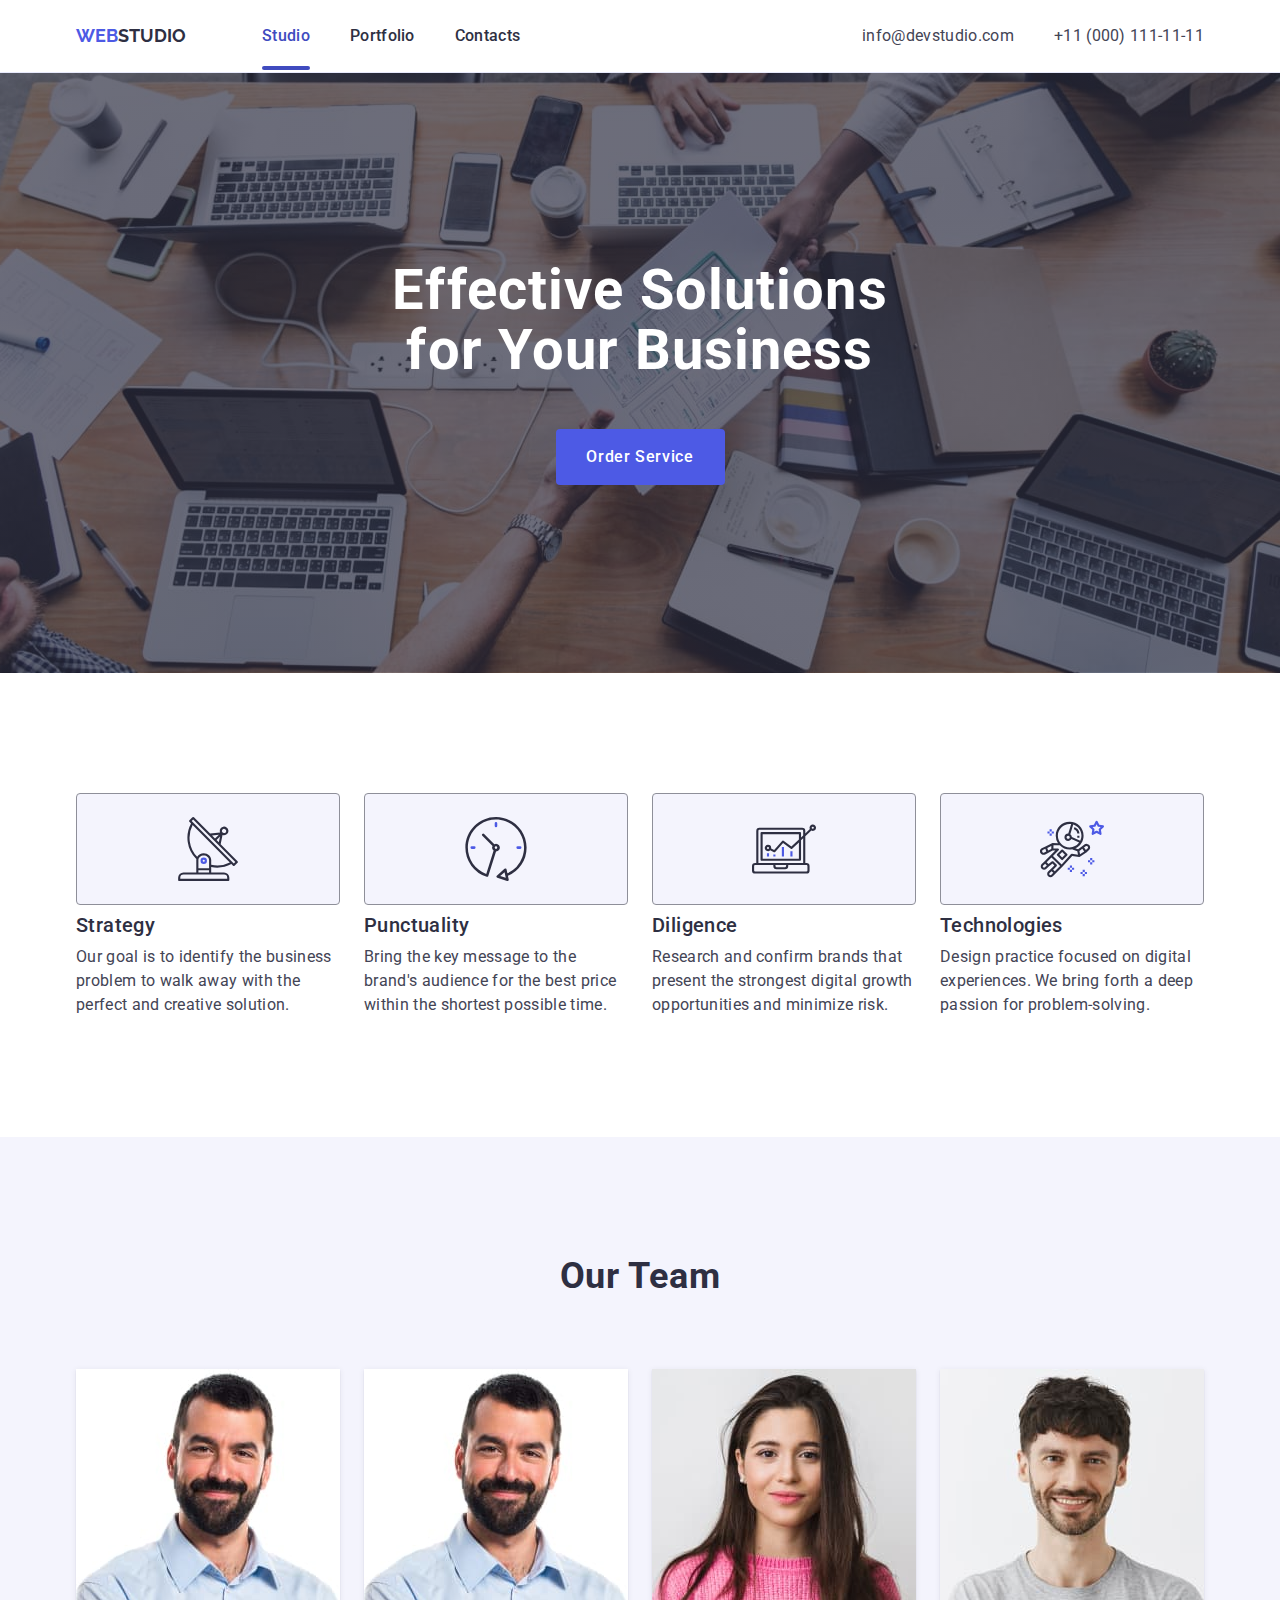
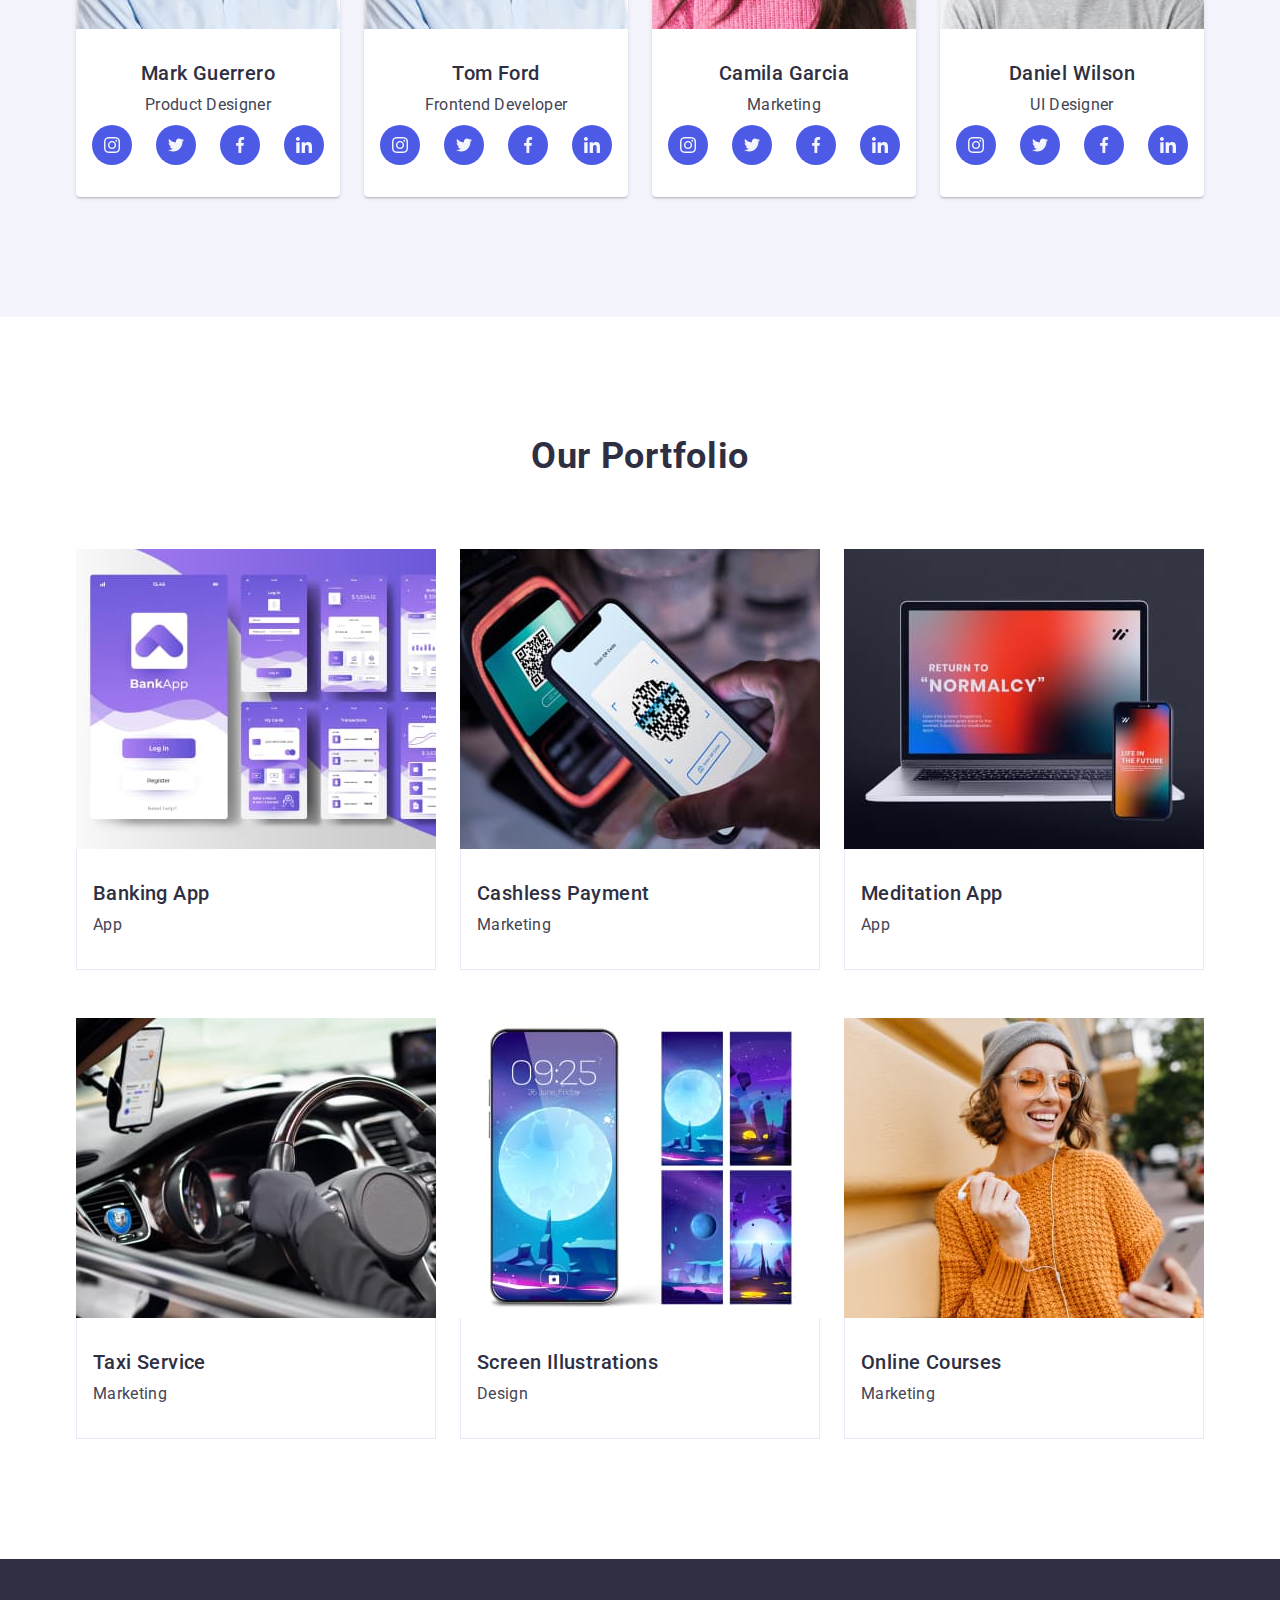
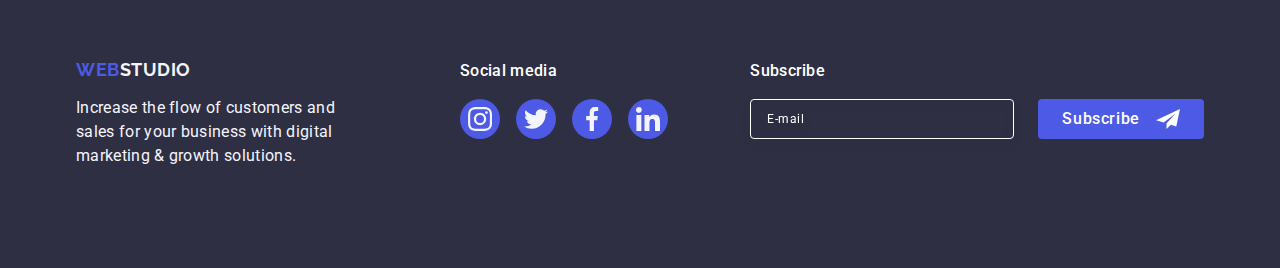
==== index.html @ cbcc2b8d "1" ====
<!DOCTYPE html>
<html lang="en">
  <head>
    <meta charset="UTF-8" />
    <meta name="viewport" content="width=device-width, initial-scale=1.0" />
    <title>WebStudio</title>
    <link rel="preconnect" href="https://fonts.googleapis.com" />
    <link rel="preconnect" href="https://fonts.gstatic.com" crossorigin />
    <link
      href="https://fonts.googleapis.com/css2?family=Raleway:wght@700&family=Roboto:wght@400;500;700&display=swap"
      rel="stylesheet"
    />
    <link
      rel="stylesheet"
      href="https://cdnjs.cloudflare.com/ajax/libs/modern-normalize/2.0.0/modern-normalize.min.css"
    />
    <link rel="stylesheet" href="./css/styles.css" />
  </head>
  <body>
    <header class="header">
      <div class="container header-container">
        <nav class="header-nav">
          <!-- navigation -->
          <!-- logo_company -->
          <a class="logo" href="./index.html"
            >Web<span class="logo-studio">Studio</span></a
          >
          <ul class="navigation-list">
            <li>
              <a href="./index.html" class="navigation-item item-underline"
                >Studio</a
              >
            </li>
            <li>
              <a href="" class="navigation-item">Portfolio</a>
            </li>
            <li>
              <a href="" class="navigation-item">Contacts</a>
            </li>
          </ul>
        </nav>

        <!-- contacts -->
        <address class="address-container">
          <ul class="address-list">
            <li>
              <a class="address-list-tel" href="mailto:info@devstudio.com"
                >info@devstudio.com</a
              >
            </li>
            <li>
              <a class="address-list-tel" href="tel:+110001111111"
                >+11 (000) 111-11-11</a
              >
            </li>
          </ul>
        </address>
      </div>
    </header>
    <main>
      <!-- hero-image -->
      <section class="hero-image">
        <div class="container hero-image-container">
          <h1 class="hero-image-title">
            Effective Solutions for Your Business
          </h1>
          <button class="hero-image-button" type="button">Order Service</button>
        </div>
      </section>

      <!-- section_2 Benefits -->

      <section class="benefits">
        <div class="container">
          <h2 class="visually-hidden">Company Benefits</h2>
          <ul class="benefits-list">
            <li class="benefits-list-item">
              <div class="benefits-icon-container">
                <svg class="benefits-icon-antenna" width="64" height="64">
                  <use href="./images/icons.svg#icon-antenna"></use>
                </svg>
              </div>
              <h3 class="benefits-title">Strategy</h3>
              <p class="benefits-text">
                Our goal is to identify the business problem to walk away with
                the perfect and creative solution.
              </p>
            </li>
            <li class="benefits-list-item">
              <div class="benefits-icon-container">
                <svg class="benefits-icon-clock" width="64" height="64">
                  <use href="./images/icons.svg#icon-clock"></use>
                </svg>
              </div>
              <h3 class="benefits-title">Punctuality</h3>
              <p class="benefits-text">
                Bring the key message to the brand's audience for the best price
                within the shortest possible time.
              </p>
            </li>
            <li class="benefits-list-item">
              <div class="benefits-icon-container">
                <svg class="benefits-icon-antenna" width="64" height="64">
                  <use href="./images/icons.svg#icon-diagram"></use>
                </svg>
              </div>
              <h3 class="benefits-title">Diligence</h3>
              <p class="benefits-text">
                Research and confirm brands that present the strongest digital
                growth opportunities and minimize risk.
              </p>
            </li>
            <li class="benefits-list-item">
              <div class="benefits-icon-container">
                <svg class="benefits-icon-antenna" width="64" height="64">
                  <use href="./images/icons.svg#icon-astronaut"></use>
                </svg>
              </div>
              <h3 class="benefits-title">Technologies</h3>
              <p class="benefits-text">
                Design practice focused on digital experiences. We bring forth a
                deep passion for problem-solving.
              </p>
            </li>
          </ul>
        </div>
      </section>

      <!-- section_3-Our Team -->

      <section class="team">
        <div class="container">
          <h2 class="team-main-title">Our Team</h2>
          <ul class="team-list">
            <li class="team-list-item">
              <img
                srcset="./images/markguerrero.jpg 1x, ./images/mark@2x.jpg 2x"
                src="./images/markguerrero.jpg"
                alt="Photo of Mark Guerrero"
                width="264"
                height="260"
              />
              <div class="team-list-item-container">
                <h3 class="team-title">Mark Guerrero</h3>
                <p class="team-text">Product Designer</p>
                <ul class="team-icon-list">
                  <li class="team-icon-list-li">
                    <a
                      class="team-icon-link"
                      href="https://www.instagram.com/"
                      target="_blank"
                    >
                      <svg class="tean-icons" width="16" height="16">
                        <use href="./images/icons.svg#icon-instagram"></use>
                      </svg>
                    </a>
                  </li>
                  <li class="team-icon-list-li">
                    <a
                      class="team-icon-link"
                      href="https://twitter.com/"
                      target="_blank"
                    >
                      <svg class="tean-icons" width="16" height="16">
                        <use href="./images/icons.svg#icon-twitter"></use>
                      </svg>
                    </a>
                  </li>
                  <li class="team-icon-list-li">
                    <a
                      class="team-icon-link"
                      href="https://www.facebook.com/"
                      target="_blank"
                    >
                      <svg class="tean-icons" width="16" height="16">
                        <use href="./images/icons.svg#icon-facebook"></use>
                      </svg>
                    </a>
                  </li>
                  <li class="team-icon-list-li">
                    <a
                      class="team-icon-link"
                      href="https://www.linkedin.com/"
                      target="_blank"
                    >
                      <svg class="tean-icons" width="16" height="16">
                        <use href="./images/icons.svg#icon-linkedin"></use>
                      </svg>
                    </a>
                  </li>
                </ul>
              </div>
            </li>
            <li class="team-list-item">
              <img
                srcset="./images/markguerrero.jpg 1x, ./images/mark@2x.jpg 2x"
                src="./images/tomford.jpg"
                alt="Photo of Tom Ford"
                width="264"
                height="260"
              />
              <div class="team-list-item-container">
                <h3 class="team-title">Tom Ford</h3>
                <p class="team-text">Frontend Developer</p>
                <ul class="team-icon-list">
                  <li class="team-icon-list-li">
                    <a
                      class="team-icon-link"
                      href="https://www.instagram.com/"
                      target="_blank"
                    >
                      <svg class="tean-icons" width="16" height="16">
                        <use href="./images/icons.svg#icon-instagram"></use>
                      </svg>
                    </a>
                  </li>
                  <li class="team-icon-list-li">
                    <a
                      class="team-icon-link"
                      href="https://twitter.com/"
                      target="_blank"
                    >
                      <svg class="tean-icons" width="16" height="16">
                        <use href="./images/icons.svg#icon-twitter"></use>
                      </svg>
                    </a>
                  </li>
                  <li class="team-icon-list-li">
                    <a
                      class="team-icon-link"
                      href="https://www.facebook.com/"
                      target="_blank"
                    >
                      <svg class="tean-icons" width="16" height="16">
                        <use href="./images/icons.svg#icon-facebook"></use>
                      </svg>
                    </a>
                  </li>
                  <li class="team-icon-list-li">
                    <a
                      class="team-icon-link"
                      href="https://www.linkedin.com/"
                      target="_blank"
                    >
                      <svg class="tean-icons" width="16" height="16">
                        <use href="./images/icons.svg#icon-linkedin"></use>
                      </svg>
                    </a>
                  </li>
                </ul>
              </div>
            </li>
            <li class="team-list-item">
              <img
                srcset="./images/camilagarcia.jpg 1x, ./images/camila@2x 2x"
                src="./images/camilagarcia.jpg"
                alt="Photo of Camila Garcia"
                width="264"
                height="260"
              />
              <div class="team-list-item-container">
                <h3 class="team-title">Camila Garcia</h3>
                <p class="team-text">Marketing</p>
                <ul class="team-icon-list">
                  <li class="team-icon-list-li">
                    <a
                      class="team-icon-link"
                      href="https://www.instagram.com/"
                      target="_blank"
                    >
                      <svg class="tean-icons" width="16" height="16">
                        <use href="./images/icons.svg#icon-instagram"></use>
                      </svg>
                    </a>
                  </li>
                  <li class="team-icon-list-li">
                    <a
                      class="team-icon-link"
                      href="https://twitter.com/"
                      target="_blank"
                    >
                      <svg class="tean-icons" width="16" height="16">
                        <use href="./images/icons.svg#icon-twitter"></use>
                      </svg>
                    </a>
                  </li>
                  <li class="team-icon-list-li">
                    <a
                      class="team-icon-link"
                      href="https://www.facebook.com/"
                      target="_blank"
                    >
                      <svg class="tean-icons" width="16" height="16">
                        <use href="./images/icons.svg#icon-facebook"></use>
                      </svg>
                    </a>
                  </li>
                  <li class="team-icon-list-li">
                    <a
                      class="team-icon-link"
                      href="https://www.linkedin.com/"
                      target="_blank"
                    >
                      <svg class="tean-icons" width="16" height="16">
                        <use href="./images/icons.svg#icon-linkedin"></use>
                      </svg>
                    </a>
                  </li>
                </ul>
              </div>
            </li>
            <li class="team-list-item">
              <img
                srcset="./images/danielwilson.jpg 1x, ./images/daniel@2x 2x"
                src="./images/danielwilson.jpg"
                alt="Photo of Daniel Wilson"
                width="264"
                height="260"
              />
              <div class="team-list-item-container">
                <h3 class="team-title">Daniel Wilson</h3>
                <p class="team-text">UI Designer</p>
                <ul class="team-icon-list">
                  <li class="team-icon-list-li">
                    <a
                      class="team-icon-link"
                      href="https://www.instagram.com/"
                      target="_blank"
                    >
                      <svg class="tean-icons" width="16" height="16">
                        <use href="./images/icons.svg#icon-instagram"></use>
                      </svg>
                    </a>
                  </li>
                  <li class="team-icon-list-li">
                    <a
                      class="team-icon-link"
                      href="https://twitter.com/"
                      target="_blank"
                    >
                      <svg class="tean-icons" width="16" height="16">
                        <use href="./images/icons.svg#icon-twitter"></use>
                      </svg>
                    </a>
                  </li>
                  <li class="team-icon-list-li">
                    <a
                      class="team-icon-link"
                      href="https://www.facebook.com/"
                      target="_blank"
                    >
                      <svg class="tean-icons" width="16" height="16">
                        <use href="./images/icons.svg#icon-facebook"></use>
                      </svg>
                    </a>
                  </li>
                  <li class="team-icon-list-li">
                    <a
                      class="team-icon-link"
                      href="https://www.linkedin.com/"
                      target="_blank"
                    >
                      <svg class="tean-icons" width="16" height="16">
                        <use href="./images/icons.svg#icon-linkedin"></use>
                      </svg>
                    </a>
                  </li>
                </ul>
              </div>
            </li>
          </ul>
        </div>
      </section>

      <!-- section 4-Our Portfolio -->

      <section class="portfolio">
        <div class="container">
          <h2 class="portfolio-main-title">Our Portfolio</h2>
          <ul class="portfolio-list">
            <li class="portfolio-list-item">
              <div class="overlay">
                <img
                  class="portfolio-img"
                  srcset="./images/bankingapp.jpg 1x, ./images/banking@2x 2x"
                  src="./images/bankingapp.jpg"
                  alt="bankig app"
                  width="360"
                  height="300"
                />
                <p class="overlay-item-text">
                  14 Stylish and User-Friendly App Design Concepts · Task
                  Manager App · Calorie Tracker App · Exotic Fruit Ecommerce App
                  · Cloud Storage App
                </p>
              </div>
              <div class="portfolio-text-container">
                <h3 class="portfolio-title">Banking App</h3>
                <p class="portfolio-text">App</p>
              </div>
            </li>
            <li class="portfolio-list-item">
              <div class="overlay">
                <img
                  class="portfolio-img"
                  srcset="
                    ./images/cashlesspayment.jpg 1x,
                    ./images/cachless2x          2x
                  "
                  src="./images/cashlesspayment.jpg"
                  alt="pay by phone"
                  width="360"
                  height="300"
                />
                <p class="overlay-item-text">
                  14 Stylish and User-Friendly App Design Concepts · Task
                  Manager App · Calorie Tracker App · Exotic Fruit Ecommerce App
                  · Cloud Storage App
                </p>
              </div>
              <div class="portfolio-text-container">
                <h3 class="portfolio-title">Cashless Payment</h3>
                <p class="portfolio-text">Marketing</p>
              </div>
            </li>
            <li class="portfolio-list-item">
              <div class="overlay">
                <img
                  class="portfolio-img"
                  src="./images/meditationapp.jpg"
                  alt="newbook and phone"
                  width="360"
                  height="300"
                />
                <p class="overlay-item-text">
                  14 Stylish and User-Friendly App Design Concepts · Task
                  Manager App · Calorie Tracker App · Exotic Fruit Ecommerce App
                  · Cloud Storage App
                </p>
              </div>
              <div class="portfolio-text-container">
                <h3 class="portfolio-title">Meditation App</h3>
                <p class="portfolio-text">App</p>
              </div>
            </li>
            <li class="portfolio-list-item">
              <div class="overlay">
                <img
                  class="portfolio-img"
                  src="./images/taxiservice.jpg"
                  alt="taxi driver dashboard"
                  width="360"
                  height="300"
                />
                <p class="overlay-item-text">
                  14 Stylish and User-Friendly App Design Concepts · Task
                  Manager App · Calorie Tracker App · Exotic Fruit Ecommerce App
                  · Cloud Storage App
                </p>
              </div>
              <div class="portfolio-text-container">
                <h3 class="portfolio-title">Taxi Service</h3>
                <p class="portfolio-text">Marketing</p>
              </div>
            </li>
            <li class="portfolio-list-item">
              <div class="overlay">
                <img
                  class="portfolio-img"
                  src="./images/screenillustrations.jpg"
                  alt="themes for phone"
                  width="360"
                  height="300"
                />
                <p class="overlay-item-text">
                  14 Stylish and User-Friendly App Design Concepts · Task
                  Manager App · Calorie Tracker App · Exotic Fruit Ecommerce App
                  · Cloud Storage App
                </p>
              </div>
              <div class="portfolio-text-container">
                <h3 class="portfolio-title">Screen Illustrations</h3>
                <p class="portfolio-text">Design</p>
              </div>
            </li>
            <li class="portfolio-list-item">
              <div class="overlay">
                <img
                  class="portfolio-img"
                  src="./images/onlinecourses.jpg"
                  alt="the girl looks at the phone"
                  width="360"
                  height="300"
                />
                <p class="overlay-item-text">
                  14 Stylish and User-Friendly App Design Concepts · Task
                  Manager App · Calorie Tracker App · Exotic Fruit Ecommerce App
                  · Cloud Storage App
                </p>
              </div>
              <div class="portfolio-text-container">
                <h3 class="portfolio-title">Online Courses</h3>
                <p class="portfolio-text">Marketing</p>
              </div>
            </li>
          </ul>
        </div>
      </section>
    </main>
    <!-- footer -->
    <footer class="footer">
      <div class="container footer-container">
        <div class="footer-logo-text-cont">
          <a class="footer-logo" href="./index.html"
            >Web<span class="footer-logo-studio">Studio</span></a
          >
          <p class="footer-text">
            Increase the flow of customers and sales for your business with
            digital marketing & growth solutions.
          </p>
        </div>
        <div>
          <p class="social-media-text">Social media</p>
          <ul class="footer-icon-list">
            <li class="footer-icon-list-li">
              <a
                class="footer-icon-link"
                href="https://www.instagram.com/"
                target="_blank"
              >
                <svg class="footer-icons" width="24" height="24">
                  <use href="./images/icons.svg#icon-instagram"></use>
                </svg>
              </a>
            </li>
            <li class="footer-icon-list-li">
              <a
                class="footer-icon-link"
                href="https://twitter.com/"
                target="_blank"
              >
                <svg class="footer-icons" width="24" height="24">
                  <use href="./images/icons.svg#icon-twitter"></use>
                </svg>
              </a>
            </li>
            <li class="footer-icon-list-li">
              <a
                class="footer-icon-link"
                href="https://www.facebook.com/"
                target="_blank"
              >
                <svg class="footer-icons" width="24" height="24">
                  <use href="./images/icons.svg#icon-facebook"></use>
                </svg>
              </a>
            </li>
            <li class="footer-icon-list-li">
              <a
                class="footer-icon-link"
                href="https://www.linkedin.com/"
                target="_blank"
              >
                <svg class="footer-icons" width="24" height="24">
                  <use href="./images/icons.svg#icon-linkedin"></use>
                </svg>
              </a>
            </li>
          </ul>
        </div>
        <div class="form-subscribe-cont">
          <p class="footer-name-form">Subscribe</p>
          <form class="button-input-container">
            <label class="f-form-label">
              <input
                class="subscribe-form"
                type="email"
                placeholder="E-mail"
                name="subscribe"
              />
            </label>
            <button class="subscribe-button" type="submit">
              Subscribe
              <svg class="subscribe-button-icon" width="24" height="24">
                <use href="./images/icons.svg#icon-frame"></use>
              </svg>
            </button>
          </form>
        </div>
      </div>
    </footer>
    <!--=================modal-form=============================-->
    <div class="beckdrop">
      <div class="modal-form">
        <button class="modal-icon-close-button" type="button">
          <svg class="modal-icon-close" width="8" height="8">
            <use href="./images/icons.svg#icon-close-black-form"></use>
          </svg>
        </button>

        <p class="modal-form-title">
          Leave your contacts and we will call you back
        </p>
        <form>
          <div class="form-container-for-inputs">
            <label for="user-name" class="form-label">Name</label>
            <div class="modal-form-svg">
              <input
                class="modal-form-input"
                type="text"
                name="user-name"
                id="user-name"
              />
              <svg class="form-label-icon" width="18" height="24">
                <use href="./images/icons.svg#icon-person-black-form"></use>
              </svg>
            </div>
          </div>
          <div class="form-container-for-inputs">
            <label class="form-label" for="user-phone">Phone</label>
            <div class="modal-form-svg">
              <input
                class="modal-form-input"
                type="tel"
                name="phone"
                id="user-phone"
              />
              <svg class="form-label-icon" width="18" height="24">
                <use href="./images/icons.svg#icon-phone-black-form"></use>
              </svg>
            </div>
          </div>
          <div class="form-container-for-inputs">
            <label class="form-label" for="user-email">Email</label>
            <div class="modal-form-svg">
              <input
                class="modal-form-input"
                type="email"
                name="email"
                id="user-email"
              />
              <svg class="form-label-icon" width="18" height="24">
                <use href="./images/icons.svg#icon-email-black-form"></use>
              </svg>
            </div>
          </div>
          <div class="form-text-container">
            <label class="form-label" for="user-comment">Comment</label>
            <textarea
              class="modal-form-text-comment"
              name="user-comment"
              rows="5"
              placeholder="Text input"
              id="user-comment"
            ></textarea>
          </div>
          <div class="checkbox-container-privacy">
            <input
              class="checkbox-input visually-hidden"
              type="checkbox"
              name="user-privacy"
              value="true"
              id="user-privacy"
            />
            <label class="user-privacy-label" for="user-privacy">
              <span class="checkbox-span-icon">
                <svg class="modal-privacy-icon" width="10" height="8">
                  <use href="./images/icons.svg#icon-property"></use>
                </svg> </span
              >I accept the terms and conditions of the
              <a class="privacy-policy-link" href=""> Privacy Policy </a>
            </label>
          </div>

          <button class="modal-icon-submit-button" type="submit">Send</button>
        </form>
      </div>
    </div>
    <!--===========================modal-form-end==================-->
  </body>
</html>
---- css/styles.css ----
body {
  font-family: 'Roboto', sans-serif;
  background-color: #ffffff;
  color: #434455;
}
a {
  text-decoration: none;
}
ul {
  list-style-type: none;
  padding-left: 0;
}
h1,
h2,
h3,
h4,
h5,
h6,
p,
ul {
  margin: 0;
  padding: 0;
}
.container {
  max-width: 1158px;
  padding: 0 15px;
  margin: 0 auto;
}
img {
  display: block;
}
button {
  cursor: pointer;
}
/* navigation */

.header-container {
  display: flex;
}
.header-nav {
  display: flex;
  align-items: center;
}
.header {
  background-color: #ffffff;
  border-bottom: 1px solid #e7e9fc;
  padding-top: 24px;
  padding-bottom: 24px;
  box-shadow: 0px 1px 6px 0px rgba(46, 47, 66, 0.08),
    0px 1px 1px 0px rgba(46, 47, 66, 0.16),
    0px 2px 1px 0px rgba(46, 47, 66, 0.08);
}
.logo {
  color: #4d5ae5;
  font-family: 'Raleway', sans-serif;
  font-size: 18px;
  font-weight: 700;
  line-height: 1.17;
  letter-spacing: 0, 03em;
  text-transform: uppercase;
  margin-right: 76px;
}
.logo-studio {
  color: #2e2f42;
}
.navigation-item {
  color: #2e2f42;
  font-size: 16px;
  font-weight: 500;
  line-height: 1.5;
  letter-spacing: 0.02em;
  padding: 24px 0;
  transition: color 250ms cubic-bezier(0.4, 0, 0.2, 1);
}
.item-underline {
  position: relative;
  color: #404bbf;
}
.item-underline::after {
  content: '';
  position: absolute;
  left: 0;
  bottom: -1px;
  background-color: #404bbf;
  height: 4px;
  width: 100%;
  border-radius: 2px;
}
.navigation-list {
  display: flex;
  gap: 40px;
}
.address-container {
  margin-left: auto;
}
.address-list {
  display: flex;
  gap: 40px;
  font-style: normal;
}
.address-list-tel {
  color: #434455;
  font-size: 16px;
  line-height: 1.5;
  letter-spacing: 0.02em;
  transition: color 250ms cubic-bezier(0.4, 0, 0.2, 1);
}
.navigation-item:hover,
.navigation-item:focus,
.address-list-tel:hover,
.address-list-tel:focus {
  color: #404bbf;
}

/* hero-image */
.hero-image {
  background-image: linear-gradient(
      to bottom,
      rgba(46, 47, 66, 0.7),
      rgba(46, 47, 66, 0.7)
    ),
    url(../images/people-office.jpg);
  background-repeat: no-repeat;
  max-width: 1440px;
  background-position: center;
  background-size: cover;
  background-color: #2e2f42;
  padding: 188px 0;
  margin: 0 auto;
}

.hero-image-title {
  max-width: 496px;
  color: #ffffff;
  text-align: center;
  font-size: 56px;
  font-weight: 700;
  line-height: 1.07;
  letter-spacing: 0.02em;
  margin: 0 auto 48px;
}
.hero-image-button {
  font-family: inherit;
  color: #ffffff;
  font-size: 16px;
  font-weight: 500;
  line-height: 1.5;
  letter-spacing: 0.04em;
  background-color: #4d5ae5;

  padding: 0;
  border-radius: 4px;
  border: none;
  display: block;
  margin: 0 auto;
  min-width: 169px;
  height: 56px;
  transition: background-color 250ms cubic-bezier(0.4, 0, 0.2, 1);
}
.hero-image-button:focus,
.hero-image-button:hover {
  background-color: #404bbf;
}

/* section_2 Company Benefits */

.benefits {
  background-color: #ffffff;
  padding: 120px 0;
}

.benefits-icon-container {
  display: flex;
  border-radius: 4px;
  border: 1px solid #8e8f99;
  background: #f4f4fd;
  width: 264px;
  height: 112px;
  justify-content: center;
  align-items: center;
  margin-bottom: 8px;
}
.visually-hidden {
  border: 0;
  clip: rect(0 0 0 0);
  height: 1px;
  margin: -1px;
  overflow: hidden;
  padding: 0;
  position: absolute;
  width: 1px;
}
.benefits-list {
  display: flex;
  gap: 24px;
}

.benefits-list-item {
  width: calc((100% - 72px) / 4);
}
.benefits-title {
  color: #2e2f42;
  font-size: 20px;
  font-weight: 500;
  line-height: 1.2;
  letter-spacing: 0.02em;
  margin-bottom: 8px;
}
.benefits-text {
  font-size: 16px;
  line-height: 1.5;
  letter-spacing: 0.02em;
}

/*--------------------------- section_3-Our Team ---------------------------*/

.team {
  background-color: #f4f4fd;
  padding: 120px 0;
}
.team-main-title {
  color: #2e2f42;
  text-align: center;
  font-size: 36px;
  font-weight: 700;
  line-height: 1.11;
  letter-spacing: 0.02em;
  text-transform: capitalize;
  margin-bottom: 72px;
}
.team-list {
  display: flex;
  gap: 24px;
}
.team-list-item {
  border-radius: 0px 0px 4px 4px;
  background-color: #ffffff;
  width: calc((100% - 72px) / 4);
  box-shadow: 0px 2px 1px 0px rgba(46, 47, 66, 0.08),
    0px 1px 1px 0px rgba(46, 47, 66, 0.16),
    0px 1px 6px 0px rgba(46, 47, 66, 0.08);
}

.team-list-item-container {
  padding: 32px 0;
}
.team-title {
  margin-bottom: 8px;

  color: #2e2f42;
  text-align: center;
  font-size: 20px;
  font-weight: 500;
  line-height: 1.2;
  letter-spacing: 0.02em;
}
.team-text {
  text-align: center;
  font-size: 16px;
  line-height: 1.5;
  letter-spacing: 0.02em;
  margin-bottom: 8px;
}
.team-icon-list {
  display: flex;
  gap: 24px;
  justify-content: center;
}
.team-icon-list-li {
  width: 40px;
  height: 40px;
}
.team-icon-link {
  display: flex;
  width: 100%;
  height: 100%;
  background-color: #4d5ae5;
  border-radius: 50%;
  justify-content: center;
  align-items: center;
  transition-property: background-color;
  transition-duration: 250ms;
  transition-timing-function: cubic-bezier(0.4, 0, 0.2, 1);
}
.tean-icons {
  fill: #f4f4fd;
}
.team-icon-link:hover,
.team-icon-link:focus {
  background-color: #404bbf;
}

/* section 4-Our Portfolio */

.portfolio {
  background-color: #ffffff;
  padding: 120px 0;
}

.portfolio-list {
  display: flex;
  flex-wrap: wrap;
  row-gap: 48px;
  column-gap: 24px;
}
.portfolio-list-item {
  width: calc((100% - 48px) / 3);
  transition-property: box-shadow;
  transition-duration: 250ms;
  transition-timing-function: cubic-bezier(0.4, 0, 0.2, 1);
}
.overlay {
  position: relative;
  overflow: hidden;
}

.portfolio-list-item:hover,
.portfolio-list-item:focus {
  box-shadow: 0px 2px 1px 0px rgba(46, 47, 66, 0.08),
    0px 1px 1px 0px rgba(46, 47, 66, 0.16),
    0px 1px 6px 0px rgba(46, 47, 66, 0.08);
}
.portfolio-list-item:hover .overlay-item-text {
  transform: translateY(0%);
}
.overlay-item-text {
  color: #f4f4fd;
  font-size: 16px;
  font-weight: 400;
  line-height: 1.5;
  letter-spacing: 0.02em;

  position: absolute;
  background-color: #4d5ae5;
  width: 100%;
  height: 100%;
  top: 0;
  left: 0;
  transform: translateY(100%);
  transition: transform 250ms cubic-bezier(0.4, 0, 0.2, 1);
  padding: 40px 32px;
}
.portfolio-main-title {
  margin-bottom: 72px;
  color: #2e2f42;
  text-align: center;
  font-size: 36px;
  font-weight: 700;
  line-height: 1.11;
  letter-spacing: 0.02em;
  text-transform: capitalize;
}
.portfolio-text-container {
  display: block;
  padding: 32px 16px;
  border: 1px solid #e7e9fc;
  border-top: none;
}
.portfolio-title {
  color: #2e2f42;
  font-size: 20px;
  font-weight: 500;
  line-height: 1.2;
  letter-spacing: 0.02em;
  margin-bottom: 8px;
}
.portfolio-text {
  font-size: 16px;
  line-height: 1.5;
  letter-spacing: 0.02em;
}

/*-----------------------  footer ----------------------------*/

.footer {
  background-color: #2e2f42;
  padding: 100px 0;
}
.footer-logo {
  display: inline-block;
  margin-bottom: 16px;
  color: #4d5ae5;
  font-family: 'Raleway', sans-serif;
  font-size: 18px;
  font-weight: 700;
  line-height: 1.17;
  letter-spacing: 0.03em;
  text-transform: uppercase;
}
.footer-logo-studio {
  color: #f4f4fd;
}
.footer-text {
  max-width: 264px;
  color: #f4f4fd;
  font-size: 16px;
  line-height: 1.5;
  letter-spacing: 0.02em;
}
.footer-logo-text-cont {
  margin-right: 120px;
}
.footer-container {
  display: flex;
  align-items: baseline;
}
.social-media-text {
  color: #ffffff;
  font-size: 16px;
  font-weight: 500;
  line-height: 1.5;
  letter-spacing: 0.02em;
  margin-bottom: 16px;
}
.footer-icon-list {
  display: flex;
  gap: 16px;
}
.footer-icon-list-li {
  width: 40px;
  height: 40px;
}
.footer-icons {
  fill: #f4f4fd;
}
.footer-icon-link {
  display: flex;
  width: 100%;
  height: 100%;
  justify-content: center;
  align-items: center;
  background-color: #4d5ae5;
  border-radius: 50%;
  transition-property: background-color;
  transition-duration: 250ms;
  transition-timing-function: cubic-bezier(0.4, 0, 0.2, 1);
}
.footer-icon-link:hover,
.footer-icon-link:focus {
  background-color: #31d0aa;
}
/* --------------------------footer style for form-------------- */
.footer-name-form {
  color: #ffffff;
  font-size: 16px;
  font-style: normal;
  font-weight: 500;
  line-height: 1.5;
  letter-spacing: 0.02em;
  margin-bottom: 16px;
}
.form-subscribe-cont {
  margin-left: auto;
}
.subscribe-form {
  width: 264px;
  height: 40px;
  border-radius: 4px;
  border: 1px solid #ffffff;
  color: #ffffff;
  background-color: transparent;
  font-size: 12px;
  line-height: 1.5;
  letter-spacing: 0.04em;
  padding-left: 16px;
  filter: drop-shadow(0px 4px 4px rgba(0, 0, 0, 0.15));
}
.subscribe-form::placeholder {
  color: #ffffff;
}
.subscribe-button {
  color: #ffffff;
  text-align: center;
  font-size: 16px;
  font-weight: 500;
  line-height: 1.5;
  letter-spacing: 0.04em;

  border-radius: 4px;
  background-color: #4d5ae5;
  padding: 8px 24px;
  border: none;

  min-width: 165px;
  height: 40px;
  display: flex;

  justify-content: center;
  align-items: center;
}
.subscribe-button-icon {
  fill: #ffffff;
  margin-left: 16px;
}
.subscribe-button:hover,
.subscribe-button:focus {
  background-color: #404bbf;
}
.button-input-container {
  display: flex;
  gap: 24px;
}

/* -------------------------------modal-form-style---------------=-- */

.beckdrop {
  visibility: hidden;
  position: fixed;
  top: 0;
  left: 0;
  width: 100%;
  height: 100%;
  background: rgba(46, 47, 66, 0.4);
  transition: opacity 250ms cubic-bezier(0.4, 0, 0.2, 1),
    visibility 250ms cubic-bezier(0.4, 0, 0.2, 1);
}
.is-open {
  visibility: visible;
}
.modal-form {
  position: absolute;
  top: 50%;
  left: 50%;
  transform: translate(-50%, -50%);
  width: 408px;
  min-height: 584px;
  background-color: #fcfcfc;
  border-radius: 4px;
  padding: 72px 24px 24px 24px;
  box-shadow: 0px 1px 1px rgba(0, 0, 0, 0.14), 0px 1px 3px rgba(0, 0, 0, 0.12),
    0px 2px 1px rgba(0, 0, 0, 0.2);
  transition: transform 250ms cubic-bezier(0.4, 0, 0.2, 1);
}

.modal-icon-close-button {
  position: absolute;
  top: 24px;
  right: 24px;
  width: 24px;
  height: 24px;
  background-color: #e7e9fc;
  border-radius: 50%;
  display: flex;
  justify-content: center;
  align-items: center;
  padding: 0;
  border: 1px solid rgba(0, 0, 0, 0.1);
  transition: background-color 250ms cubic-bezier(0.4, 0, 0.2, 1),
    border 250ms cubic-bezier(0.4, 0, 0.2, 1);
}
.modal-icon-close-button:focus,
.modal-icon-close-button:hover {
  fill: #ffffff;
  background-color: #404bbf;
  border: none;
}
.modal-icon-close {
  transition: fill 250ms cubic-bezier(0.4, 0, 0.2, 1);
}
.modal-form-title {
  color: #2e2f42;
  text-align: center;
  font-size: 16px;
  font-weight: 500;
  line-height: 1.5;
  letter-spacing: 0.02em;
  margin-bottom: 16px;
}
.form-container-for-inputs {
  margin-bottom: 8px;
}
.form-label {
  display: block;
  color: #8e8f99;
  font-size: 12px;
  line-height: 1.17;
  letter-spacing: 0.04em;
  margin-bottom: 4px;
}
.modal-form-svg {
  position: relative;
}
.modal-form-input {
  width: 100%;
  height: 40px;
  padding-left: 38px;
  border-radius: 4px;
  border: 1px solid rgba(46, 47, 66, 0.4);
  background-color: transparent;
  transition: border-color 250ms cubic-bezier(0.4, 0, 0.2, 1);
  outline: transparent;
}

.form-label-icon {
  position: absolute;
  top: 50%;

  transform: translateY(-50%);
  left: 16px;
  fill: #2e2f42;
  transition: fill 250ms cubic-bezier(0.4, 0, 0.2, 1);
}

/* change border imput focus */
.modal-form-input:focus {
  border-color: #4d5ae5;
}

.modal-form-input:focus + .form-label-icon {
  fill: #4d5ae5;
}

.form-text-container {
  margin-bottom: 16px;
}
.modal-form-text-comment {
  width: 100%;
  height: 120px;
  font-size: 12px;
  line-height: 1.17;
  letter-spacing: 0.04em;
  color: rgba(46, 47, 66, 0.4);
  border: 1px solid rgba(46, 47, 66, 0.4);
  background-color: transparent;
  border-radius: 4px;
  resize: none;
  padding: 8px 16px;
  outline: transparent;
  transition: border-color 250ms cubic-bezier(0.4, 0, 0.2, 1);
}
.modal-form-text-comment:focus-within {
  border-color: #4d5ae5;
}

.privacy-policy-link {
  text-decoration-line: underline;
  color: #4d5ae5;
}
.checkbox-container-privacy {
  margin-bottom: 24px;
}
.user-privacy-label {
  color: #8e8f99;
  font-size: 12px;
  line-height: 1.17;
  letter-spacing: 0.04em;
}
.checkbox-span-icon {
  display: inline-flex;
  justify-content: center;
  align-items: center;
  fill: transparent;
  margin-right: 8px;
  width: 16px;
  height: 16px;
  border: 1px solid rgba(46, 47, 66, 0.4);
  border-radius: 2px;
  transition: background-color 250ms cubic-bezier(0.4, 0, 0.2, 1),
    border 250ms cubic-bezier(0.4, 0, 0.2, 1),
    fill 250ms cubic-bezier(0.4, 0, 0.2, 1);
}

.checkbox-input:checked + .user-privacy-label .checkbox-span-icon {
  background-color: #404bbf;
  fill: #f4f4fd;
  border: none;
}

.modal-icon-submit-button {
  display: block;
  margin: 0 auto;
  font-family: 'Roboto', sans-serif;
  color: #ffffff;
  text-align: center;
  font-size: 16px;
  font-weight: 500;
  line-height: 1.5;
  letter-spacing: 0.04em;

  min-width: 169px;
  height: 56px;
  border: none;
  border-radius: 4px;
  background-color: #4d5ae5;
  box-shadow: 0px 4px 4px 0px rgba(0, 0, 0, 0.15);
  transition: background-color 250ms cubic-bezier(0.4, 0, 0.2, 1);
}
.modal-icon-submit-button:hover,
.modal-icon-submit-button:focus {
  background-color: #404bbf;
}

/* -------------------------------modal-form-style-end---------------=-- */
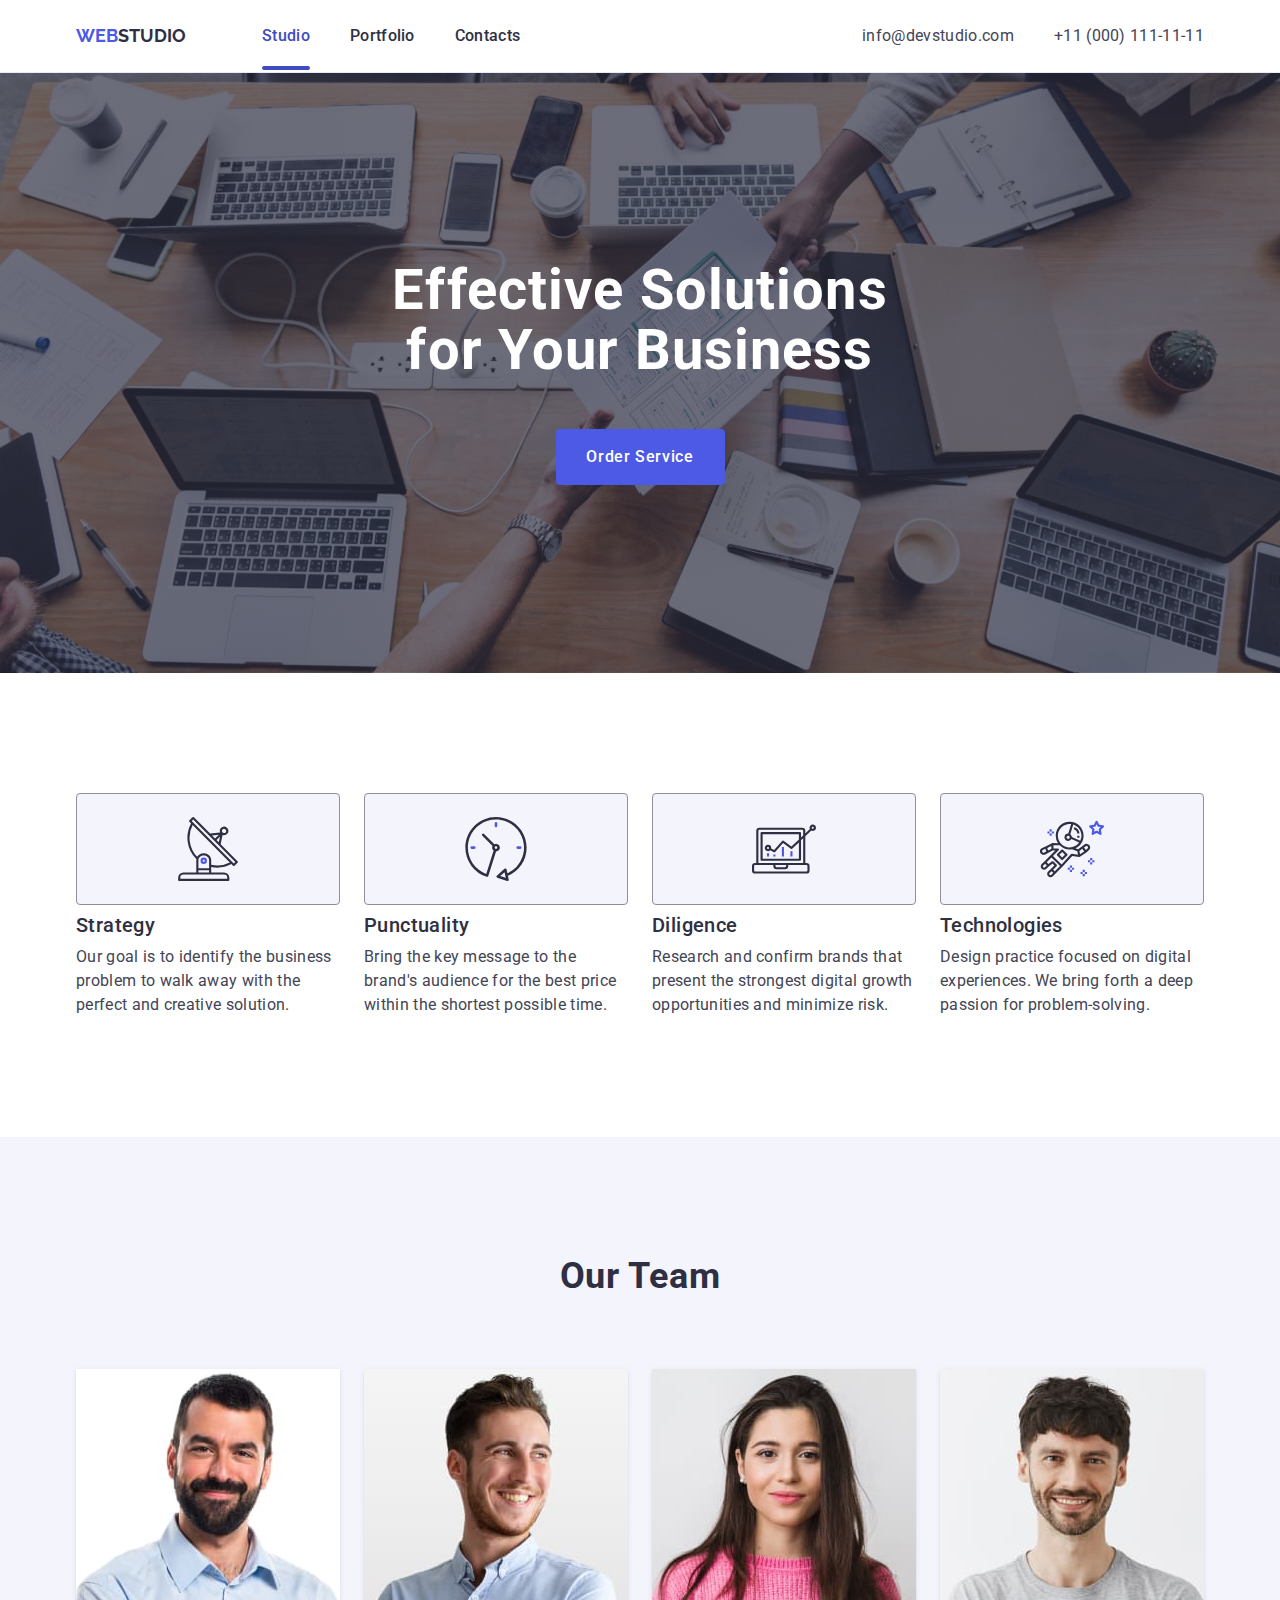
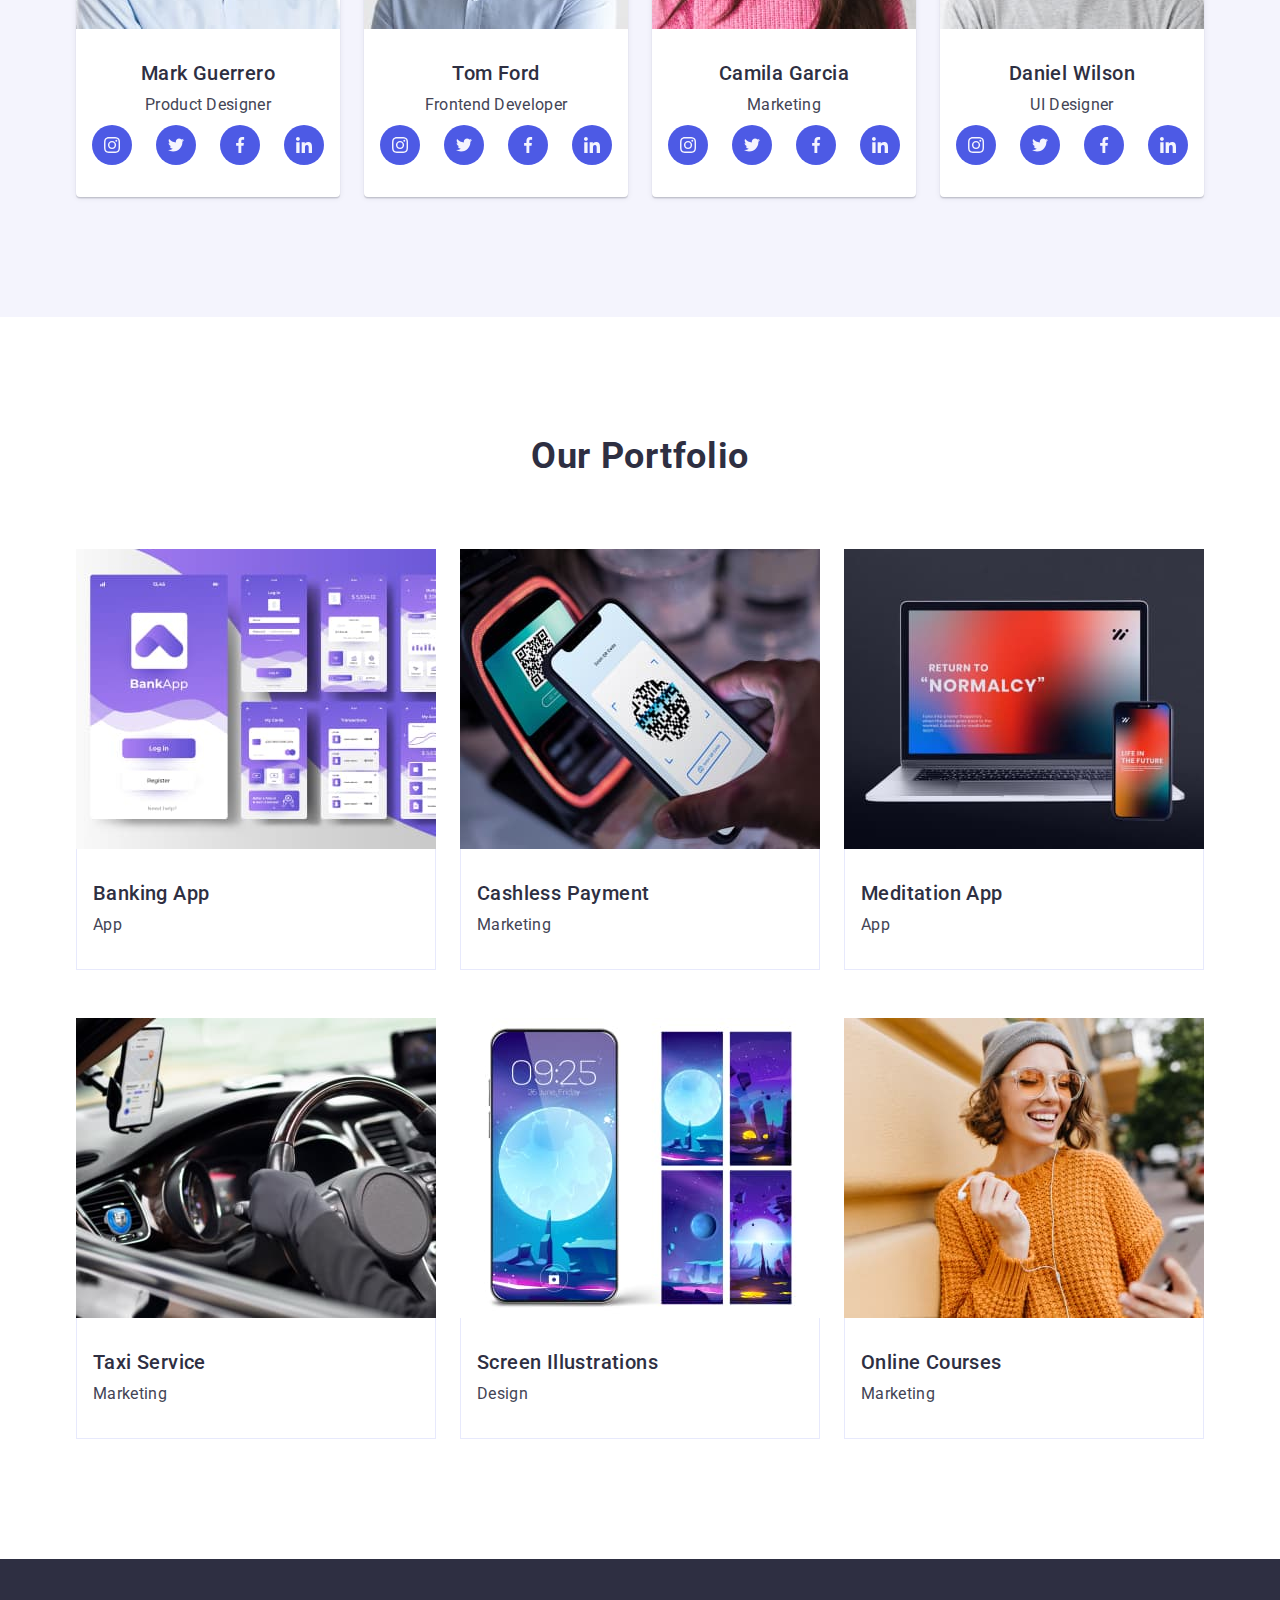
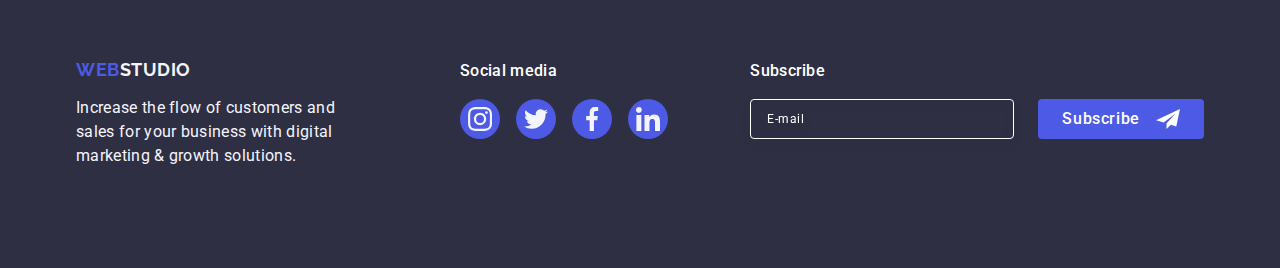
==== commit 3b141a44: "2" ====
--- a/index.html
+++ b/index.html
@@ -193,7 +193,7 @@
             </li>
             <li class="team-list-item">
               <img
-                srcset="./images/markguerrero.jpg 1x, ./images/mark@2x.jpg 2x"
+                srcset="./images/tomford.jpg 1x, ./images/tom@2x.jpg 2x"
                 src="./images/tomford.jpg"
                 alt="Photo of Tom Ford"
                 width="264"
@@ -252,7 +252,7 @@
             </li>
             <li class="team-list-item">
               <img
-                srcset="./images/camilagarcia.jpg 1x, ./images/camila@2x 2x"
+                srcset="./images/camilagarcia.jpg 1x, ./images/camila@2x.jpg 2x"
                 src="./images/camilagarcia.jpg"
                 alt="Photo of Camila Garcia"
                 width="264"
@@ -311,7 +311,7 @@
             </li>
             <li class="team-list-item">
               <img
-                srcset="./images/danielwilson.jpg 1x, ./images/daniel@2x 2x"
+                srcset="./images/danielwilson.jpg 1x, ./images/daniel@2x.jpg 2x"
                 src="./images/danielwilson.jpg"
                 alt="Photo of Daniel Wilson"
                 width="264"
@@ -382,7 +382,10 @@
               <div class="overlay">
                 <img
                   class="portfolio-img"
-                  srcset="./images/bankingapp.jpg 1x, ./images/banking@2x 2x"
+                  srcset="
+                    ./images/bankingapp.jpg 1x,
+                    ./images/banking@2x.jpg 2x
+                  "
                   src="./images/bankingapp.jpg"
                   alt="bankig app"
                   width="360"
@@ -405,7 +408,7 @@
                   class="portfolio-img"
                   srcset="
                     ./images/cashlesspayment.jpg 1x,
-                    ./images/cachless2x          2x
+                    ./images/cashless@2x.jpg     2x
                   "
                   src="./images/cashlesspayment.jpg"
                   alt="pay by phone"
@@ -427,6 +430,10 @@
               <div class="overlay">
                 <img
                   class="portfolio-img"
+                  srcset="
+                    ./images/meditationapp.jpg 1x,
+                    ./images/meditation@2x.jpg 2x
+                  "
                   src="./images/meditationapp.jpg"
                   alt="newbook and phone"
                   width="360"
@@ -447,6 +454,7 @@
               <div class="overlay">
                 <img
                   class="portfolio-img"
+                  srcset="./images/taxiservice.jpg 1x, ./images/taxi@2x.jpg 2x"
                   src="./images/taxiservice.jpg"
                   alt="taxi driver dashboard"
                   width="360"
@@ -467,6 +475,10 @@
               <div class="overlay">
                 <img
                   class="portfolio-img"
+                  srcset="
+                    ./images/screenillustrations.jpg 1x,
+                    ./images/screen@2x.jpg           2x
+                  "
                   src="./images/screenillustrations.jpg"
                   alt="themes for phone"
                   width="360"
@@ -487,6 +499,7 @@
               <div class="overlay">
                 <img
                   class="portfolio-img"
+                  srcset="./images/onlinecourses.jpg 1x, ./images/courses@2x 2x"
                   src="./images/onlinecourses.jpg"
                   alt="the girl looks at the phone"
                   width="360"
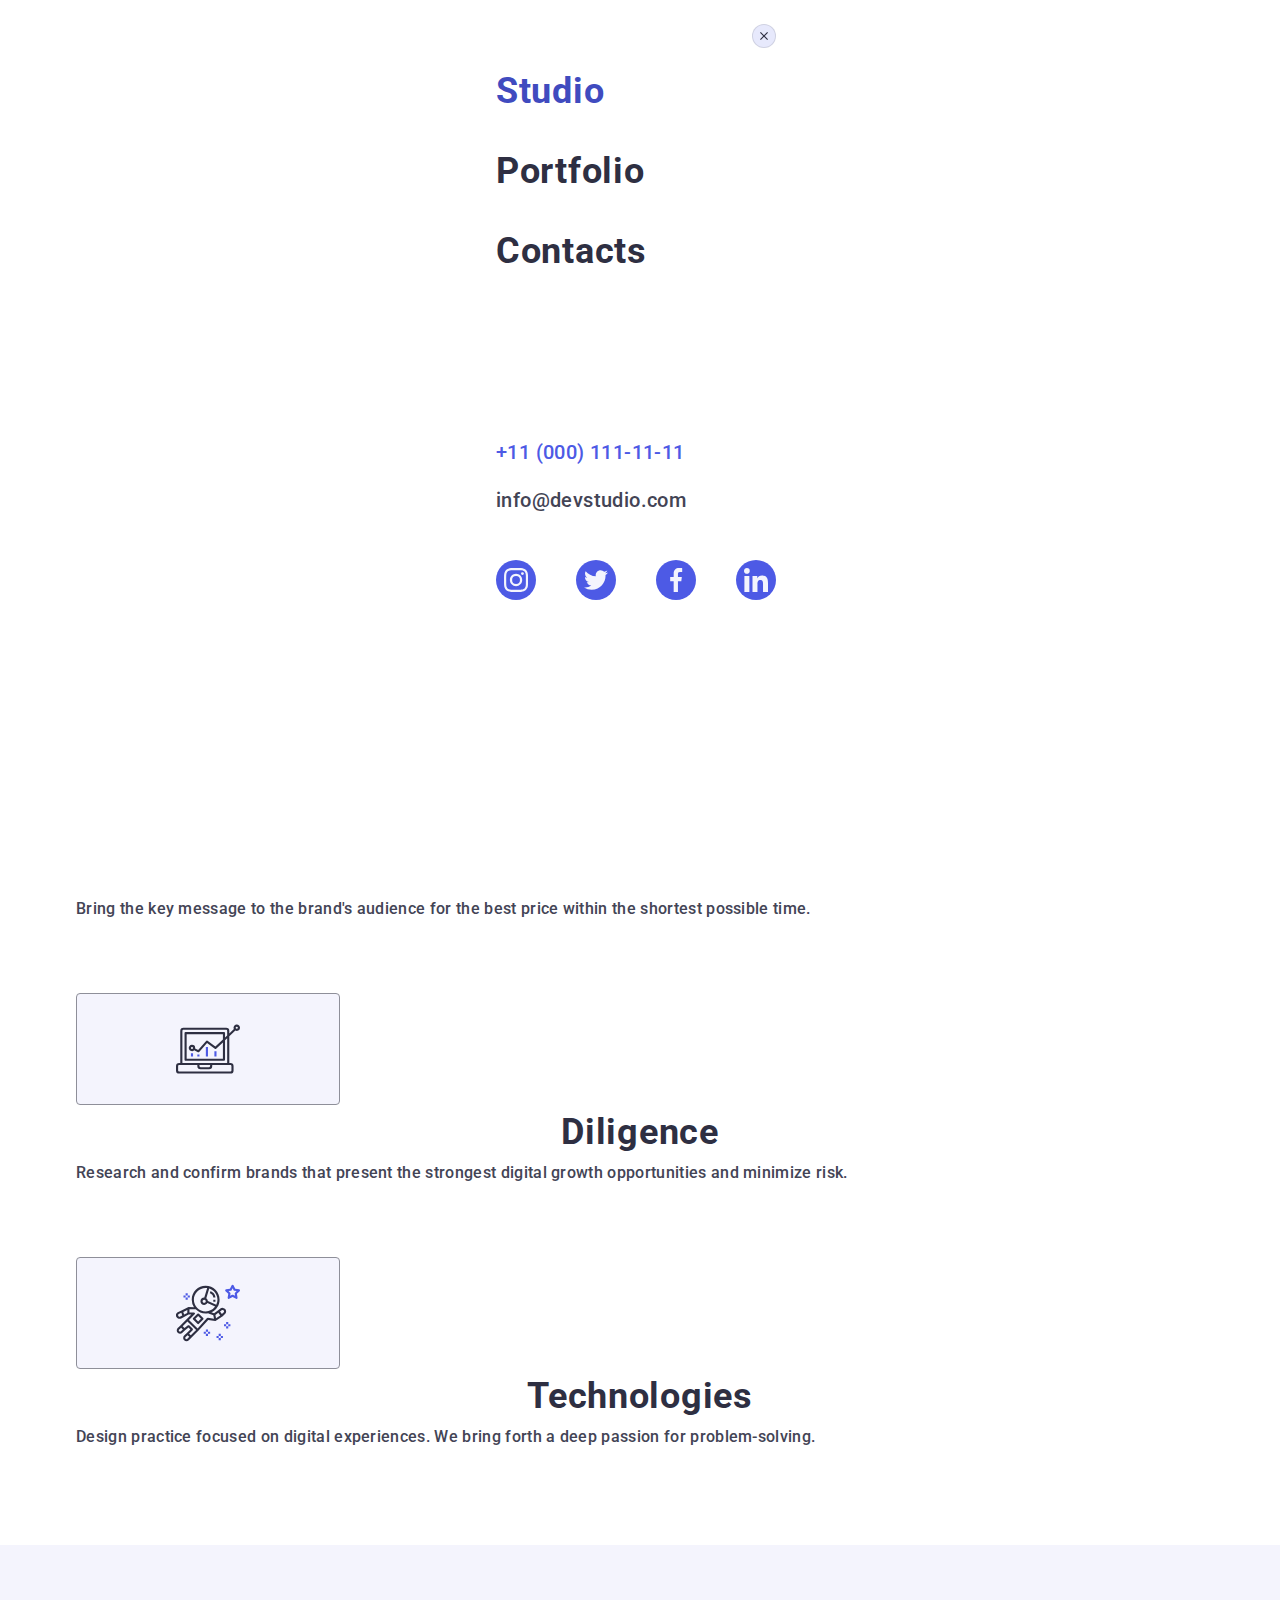
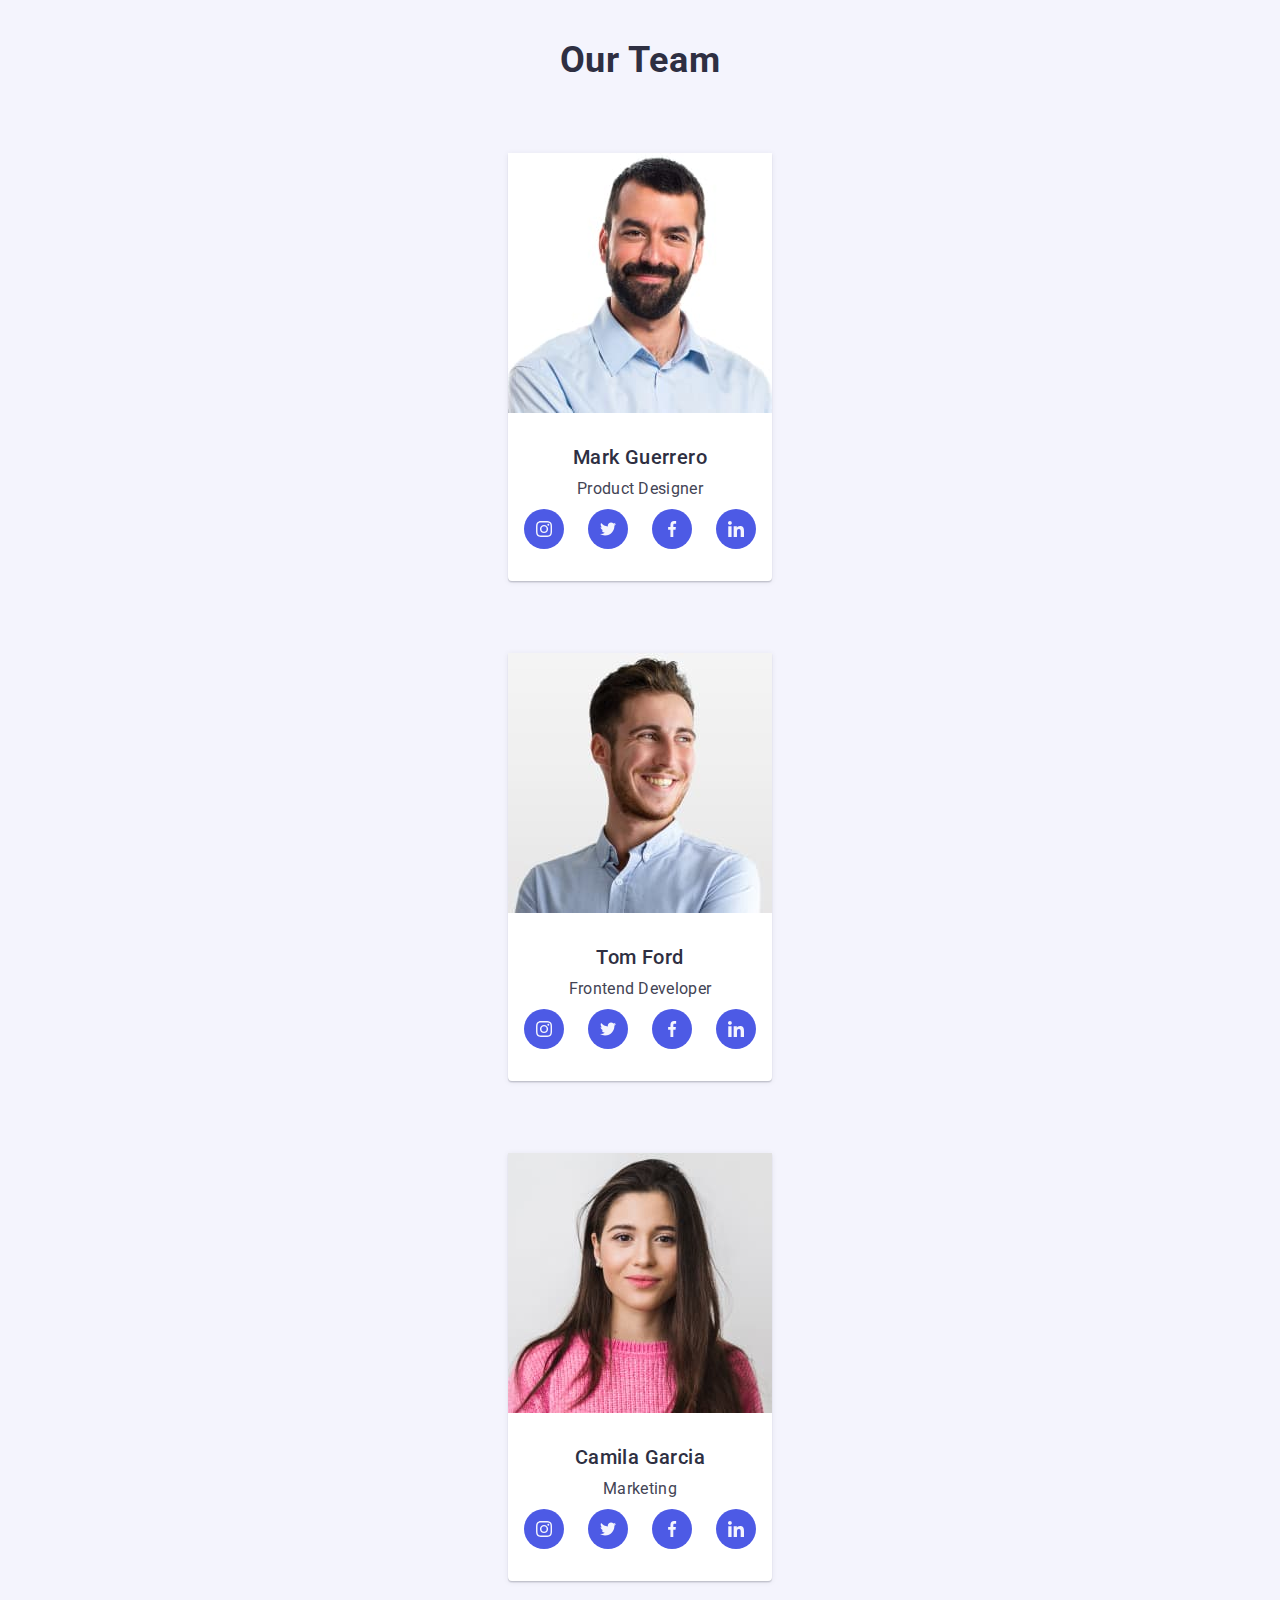
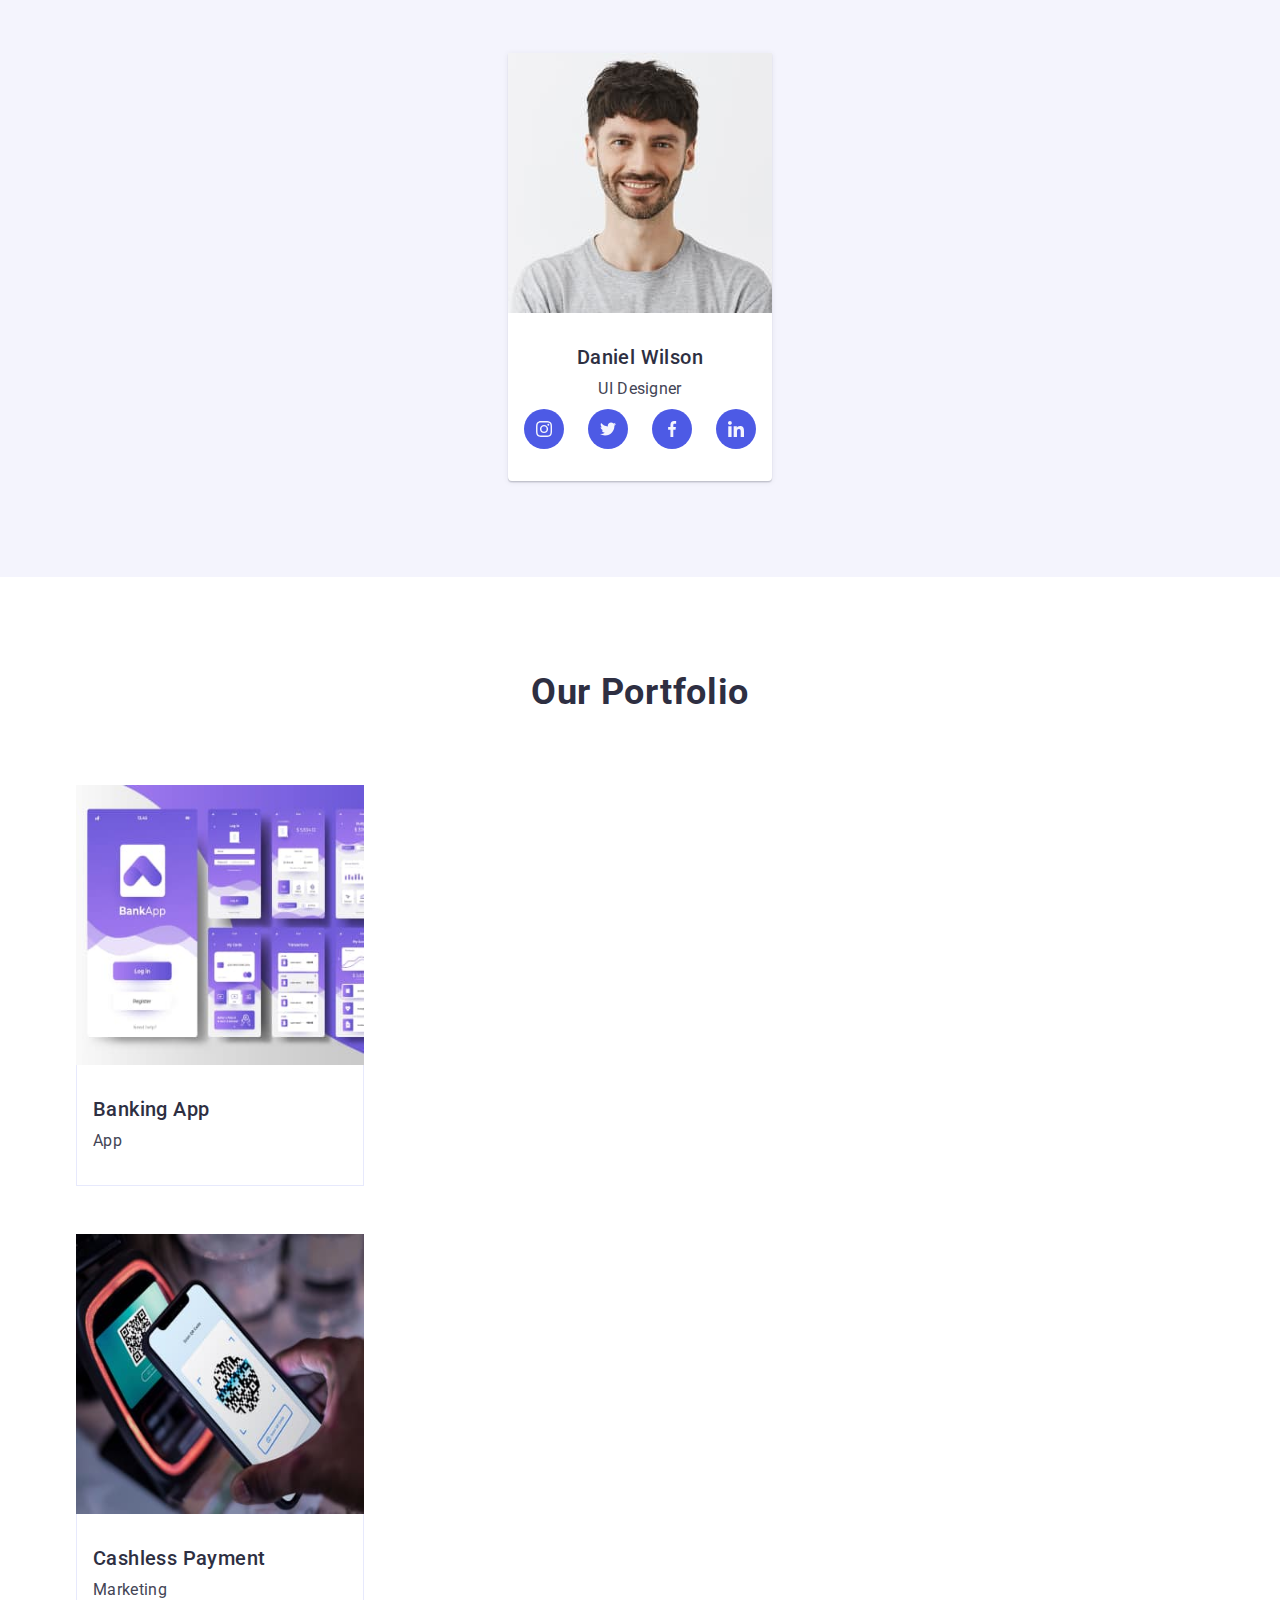
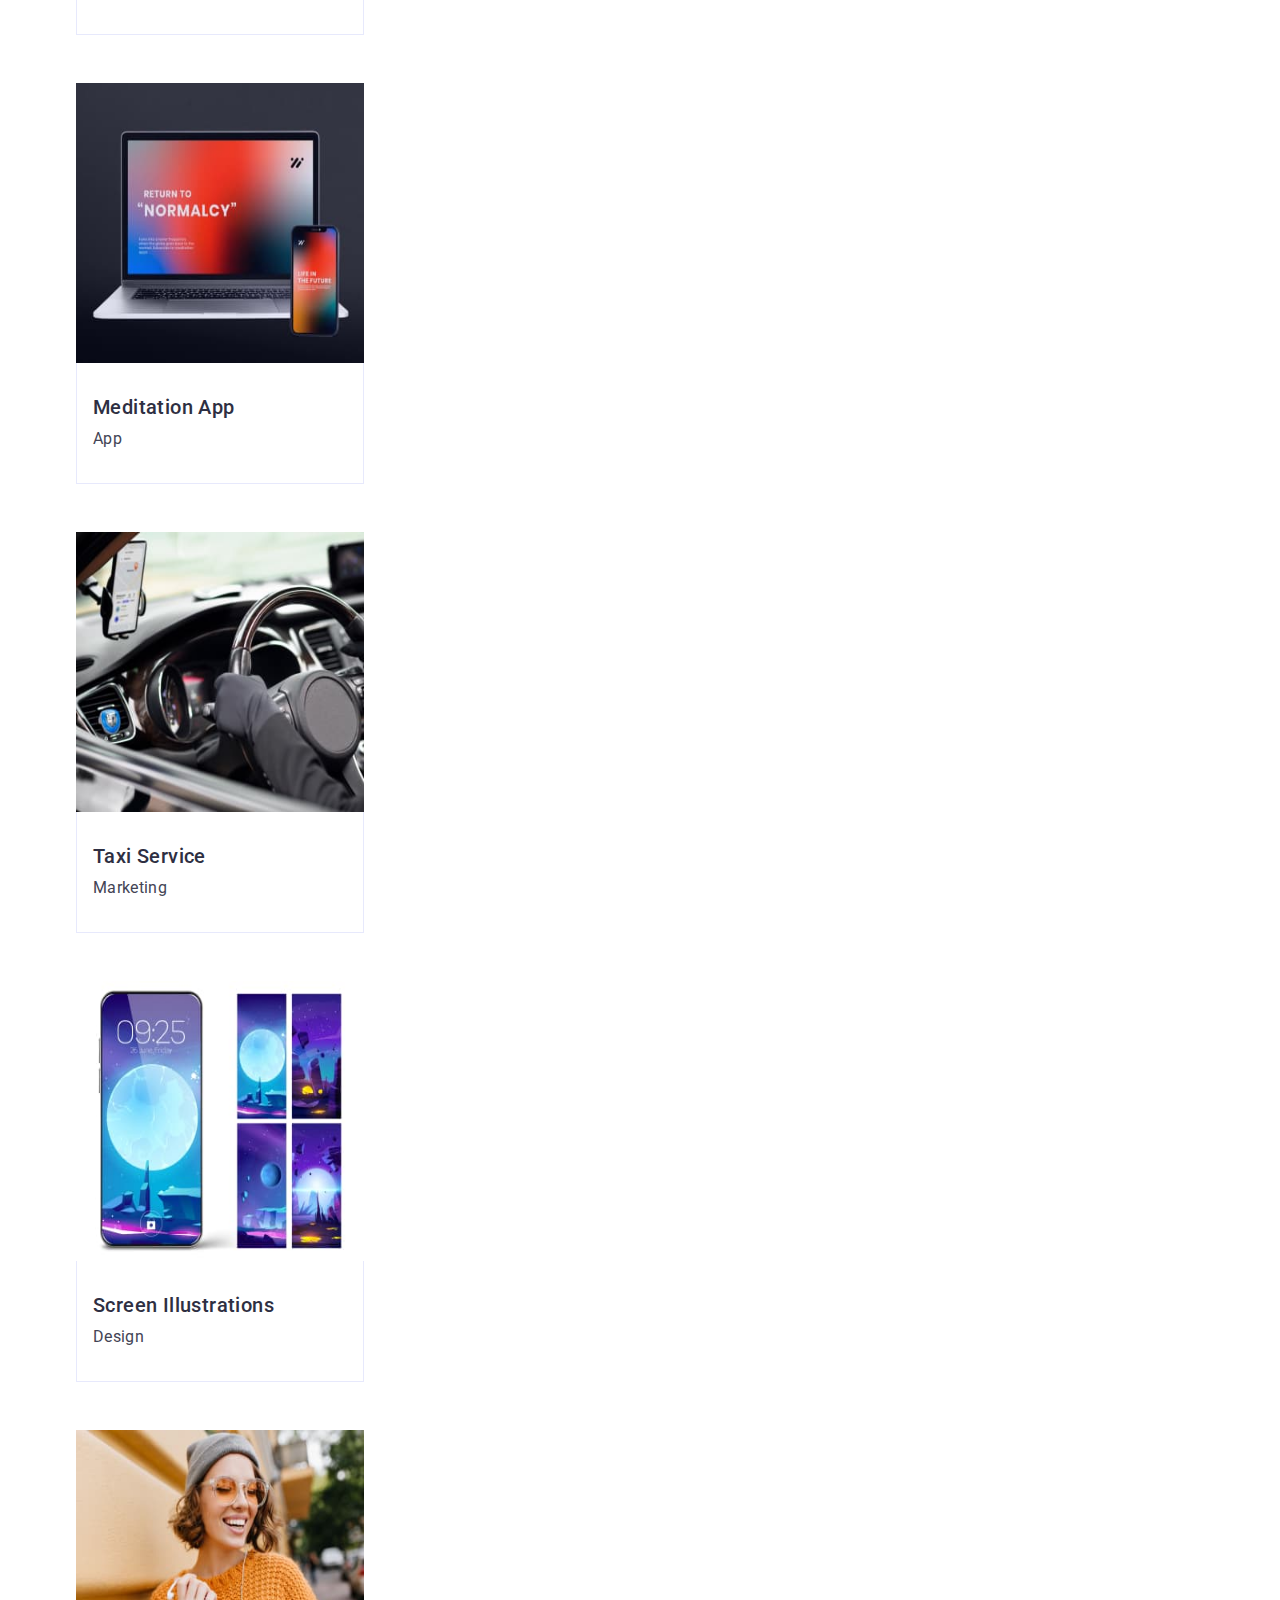
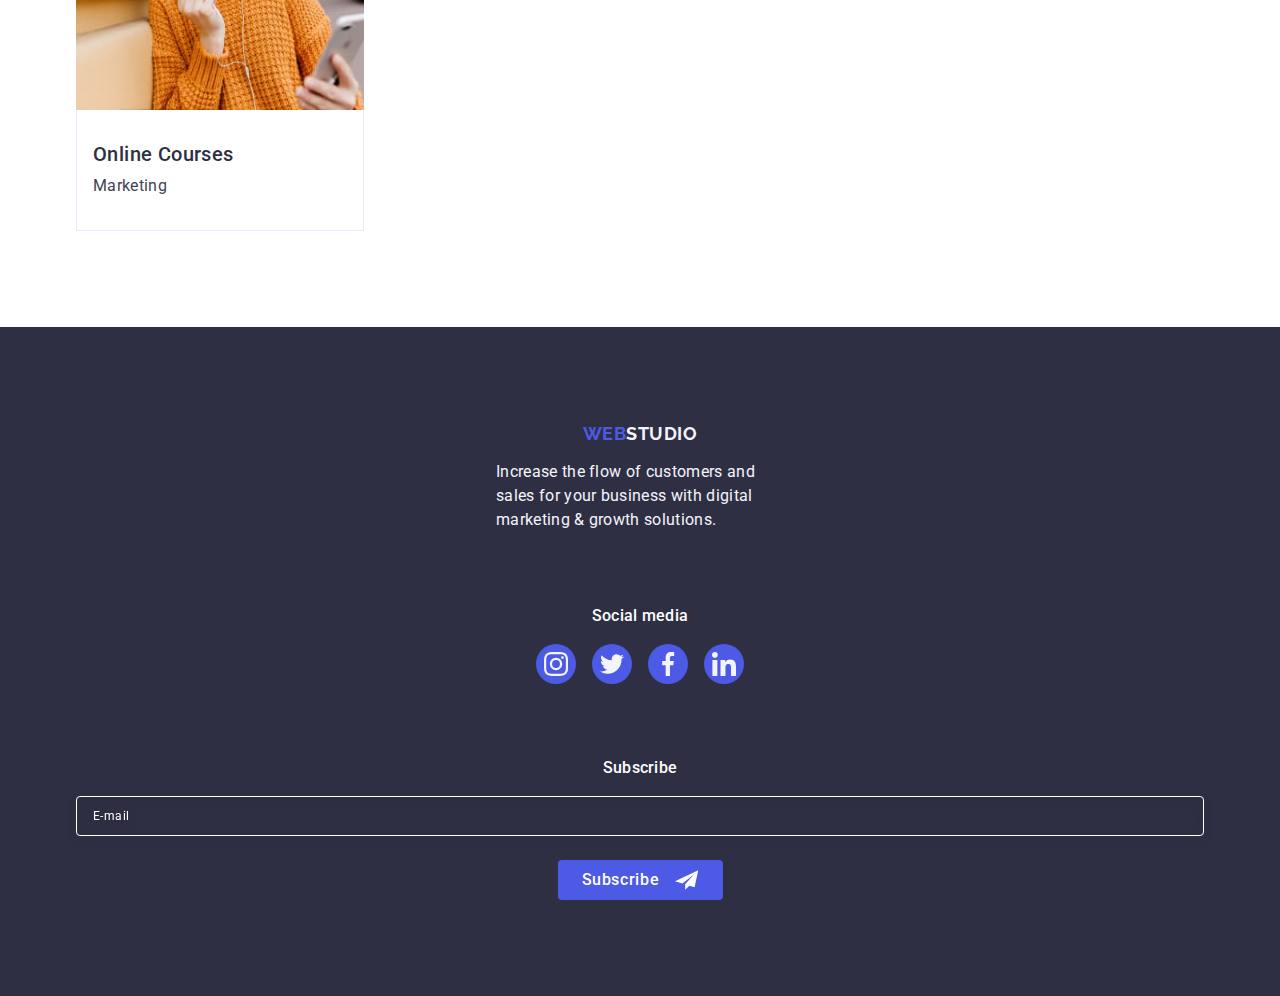
==== commit ed1ae9a5: "22" ====
--- a/index.html
+++ b/index.html
@@ -20,7 +20,7 @@
     <header class="header">
       <div class="container header-container">
         <nav class="header-nav">
-          <!-- navigation -->
+          <!-- ====================navigation ===============-->
           <!-- logo_company -->
           <a class="logo" href="./index.html"
             >Web<span class="logo-studio">Studio</span></a
@@ -55,10 +55,98 @@
             </li>
           </ul>
         </address>
+        <button class="menu-open-button" type="button">
+          <svg class="menu-open-svg" width="24" height="24">
+            <use href="./images/icons.svg#icon-menu"></use>
+          </svg>
+        </button>
+      </div>
+      <!-- ===============mobile-menu===================== -->
+      <div class="mobile-menu">
+        <div class="mobile-container">
+          <button class="mobile-butoon-close" type="button">
+            <svg class="mobile-close-icon" width="8" height="8">
+              <use href="./images/icons.svg#icon-close-black-form"></use>
+            </svg>
+          </button>
+          <nav>
+            <ul class="mobile-list-nav">
+              <li class="mobile-list-li">
+                <a href="./index.html" class="mobile-menu-item">studio</a>
+              </li>
+              <li class="mobile-list-li">
+                <a href="" class="mobile-menu-item">portfolio</a>
+              </li>
+              <li class="mobile-list-li">
+                <a href="" class="mobile-menu-item">contacts</a>
+              </li>
+            </ul>
+          </nav>
+          <address>
+            <ul>
+              <li class="mobile-address-item">
+                <a class="mobile-menu-tel" href="tel:+110001111111"
+                  >+11 (000) 111-11-11</a
+                >
+              </li>
+              <li class="mobile-address-item">
+                <a class="mobile-menu-email" href="mailto:info@devstudio.com"
+                  >info@devstudio.com</a
+                >
+              </li>
+            </ul>
+            <ul class="mobile-social-link">
+              <li class="mobile-social-item">
+                <a
+                  class="mobile-icon-link"
+                  href="https://www.instagram.com/"
+                  target="_blank"
+                >
+                  <svg class="mob-social-icon" width="24" height="24">
+                    <use href="./images/icons.svg#icon-instagram"></use>
+                  </svg>
+                </a>
+              </li>
+              <li class="mobile-social-item">
+                <a
+                  class="mobile-icon-link"
+                  href="https://twitter.com/"
+                  target="_blank"
+                >
+                  <svg class="mob-social-icon" width="24" height="24">
+                    <use href="./images/icons.svg#icon-twitter"></use>
+                  </svg>
+                </a>
+              </li>
+              <li class="mobile-social-item">
+                <a
+                  class="mobile-icon-link"
+                  href="https://www.facebook.com/"
+                  target="_blank"
+                >
+                  <svg class="mob-social-icon" width="24" height="24">
+                    <use href="./images/icons.svg#icon-facebook"></use>
+                  </svg>
+                </a>
+              </li>
+              <li class="mobile-social-item">
+                <a
+                  class="mobile-icon-link"
+                  href="https://www.linkedin.com/"
+                  target="_blank"
+                >
+                  <svg class="mob-social-icon" width="24" height="24">
+                    <use href="./images/icons.svg#icon-linkedin"></use>
+                  </svg>
+                </a>
+              </li>
+            </ul>
+          </address>
+        </div>
       </div>
     </header>
     <main>
-      <!-- hero-image -->
+      <!--========================= hero-image =====================-->
       <section class="hero-image">
         <div class="container hero-image-container">
           <h1 class="hero-image-title">
@@ -80,7 +168,7 @@
                   <use href="./images/icons.svg#icon-antenna"></use>
                 </svg>
               </div>
-              <h3 class="benefits-title">Strategy</h3>
+              <h3 class="benefits-title">strategy</h3>
               <p class="benefits-text">
                 Our goal is to identify the business problem to walk away with
                 the perfect and creative solution.
@@ -92,7 +180,7 @@
                   <use href="./images/icons.svg#icon-clock"></use>
                 </svg>
               </div>
-              <h3 class="benefits-title">Punctuality</h3>
+              <h3 class="benefits-title">punctuality</h3>
               <p class="benefits-text">
                 Bring the key message to the brand's audience for the best price
                 within the shortest possible time.
@@ -104,7 +192,7 @@
                   <use href="./images/icons.svg#icon-diagram"></use>
                 </svg>
               </div>
-              <h3 class="benefits-title">Diligence</h3>
+              <h3 class="benefits-title">diligence</h3>
               <p class="benefits-text">
                 Research and confirm brands that present the strongest digital
                 growth opportunities and minimize risk.
@@ -116,7 +204,7 @@
                   <use href="./images/icons.svg#icon-astronaut"></use>
                 </svg>
               </div>
-              <h3 class="benefits-title">Technologies</h3>
+              <h3 class="benefits-title">technologies</h3>
               <p class="benefits-text">
                 Design practice focused on digital experiences. We bring forth a
                 deep passion for problem-solving.
@@ -130,7 +218,7 @@
 
       <section class="team">
         <div class="container">
-          <h2 class="team-main-title">Our Team</h2>
+          <h2 class="team-main-title">our team</h2>
           <ul class="team-list">
             <li class="team-list-item">
               <img
@@ -372,11 +460,11 @@
         </div>
       </section>
 
-      <!-- section 4-Our Portfolio -->
+      <!-- ==========================section 4-Our Portfolio======================== -->
 
       <section class="portfolio">
         <div class="container">
-          <h2 class="portfolio-main-title">Our Portfolio</h2>
+          <h2 class="portfolio-main-title">our portfolio</h2>
           <ul class="portfolio-list">
             <li class="portfolio-list-item">
               <div class="overlay">
@@ -499,7 +587,10 @@
               <div class="overlay">
                 <img
                   class="portfolio-img"
-                  srcset="./images/onlinecourses.jpg 1x, ./images/courses@2x 2x"
+                  srcset="
+                    ./images/onlinecourses.jpg 1x,
+                    ./images/courses@2x.jpg    2x
+                  "
                   src="./images/onlinecourses.jpg"
                   alt="the girl looks at the phone"
                   width="360"
@@ -525,7 +616,7 @@
       <div class="container footer-container">
         <div class="footer-logo-text-cont">
           <a class="footer-logo" href="./index.html"
-            >Web<span class="footer-logo-studio">Studio</span></a
+            >web<span class="footer-logo-studio">studio</span></a
           >
           <p class="footer-text">
             Increase the flow of customers and sales for your business with
--- a/css/styles.css
+++ b/css/styles.css
@@ -21,18 +21,37 @@
   margin: 0;
   padding: 0;
 }
+.visually-hidden {
+  border: 0;
+  clip: rect(0 0 0 0);
+  height: 1px;
+  margin: -1px;
+  overflow: hidden;
+  padding: 0;
+  position: absolute;
+  width: 1px;
+}
 .container {
-  max-width: 1158px;
-  padding: 0 15px;
+  max-width: 320px;
+  padding: 0 16px;
   margin: 0 auto;
 }
+@media screen and (min-width: 1158px) {
+  .container {
+    max-width: 1158px;
+    padding: 0 15px;
+  }
+}
+
 img {
   display: block;
+  width: 100%;
+  height: auto;
 }
 button {
   cursor: pointer;
 }
-/* navigation */
+/*============================ navigation =======================*/
 
 .header-container {
   display: flex;
@@ -42,10 +61,9 @@
   align-items: center;
 }
 .header {
+  padding: 16px 0;
   background-color: #ffffff;
   border-bottom: 1px solid #e7e9fc;
-  padding-top: 24px;
-  padding-bottom: 24px;
   box-shadow: 0px 1px 6px 0px rgba(46, 47, 66, 0.08),
     0px 1px 1px 0px rgba(46, 47, 66, 0.16),
     0px 2px 1px 0px rgba(46, 47, 66, 0.08);
@@ -90,6 +108,14 @@
   display: flex;
   gap: 40px;
 }
+@media screen and (max-width: 767px) {
+  .navigation-list {
+    display: none;
+  }
+  .address-container {
+    display: none;
+  }
+}
 .address-container {
   margin-left: auto;
 }
@@ -111,8 +137,123 @@
 .address-list-tel:focus {
   color: #404bbf;
 }
-
-/* hero-image */
+/* ===================mobile menu ======================*/
+.menu-open-button {
+  border: none;
+  height: 24px;
+  width: 24px;
+  margin-left: auto;
+  background-color: transparent;
+}
+.menu-open-svg {
+  fill: #2f2f37;
+}
+/* ======= */
+.mobile-menu {
+  position: fixed;
+  top: 0;
+  left: 0;
+  width: 100vw;
+  height: 100vh;
+  background-color: #ffffff;
+  z-index: 99;
+}
+.mobile-container {
+  position: relative;
+  width: 320px;
+  margin: 0 auto;
+  padding: 72px 24px 40px 16px;
+}
+.mobile-butoon-close {
+  position: absolute;
+  top: 24px;
+  right: 24px;
+  width: 24px;
+  height: 24px;
+  background-color: #e7e9fc;
+  border-radius: 50%;
+  display: flex;
+  justify-content: center;
+  align-items: center;
+  padding: 0;
+  border: 1px solid rgba(0, 0, 0, 0.1);
+  transition: background-color 250ms cubic-bezier(0.4, 0, 0.2, 1),
+    border 250ms cubic-bezier(0.4, 0, 0.2, 1);
+}
+.mobile-close-icon {
+  fill: #2e2f42;
+}
+.mobile-butoon-close:focus,
+.mobile-butoon-close:hover {
+  fill: #ffffff;
+  background-color: #404bbf;
+  border: none;
+}
+.mobile-menu-item {
+  color: #2e2f42;
+  font-size: 36px;
+  font-weight: 700;
+  line-height: 1.11; /* 111.111% */
+  letter-spacing: 0.02em;
+  text-transform: capitalize;
+}
+.mobile-list-li:first-child .mobile-menu-item {
+  color: #404bbf;
+}
+.mobile-list-li:not(:last-child) {
+  margin-bottom: 40px;
+}
+.mobile-list-li:last-child {
+  margin-bottom: 168px;
+}
+.mobile-menu-tel {
+  color: #4d5ae5;
+  font-size: 20px;
+  font-weight: 500;
+  line-height: 1.2;
+  letter-spacing: 0.02em;
+  font-style: normal;
+}
+.mobile-menu-email {
+  color: #434455;
+  font-size: 20px;
+  font-style: normal;
+  font-weight: 500;
+  line-height: 1.2;
+  letter-spacing: 0.02em;
+}
+.mobile-address-item {
+  margin-bottom: 24px;
+}
+.mobile-address-item:last-child {
+  margin-bottom: 48px;
+}
+.mobile-social-link {
+  display: flex;
+  gap: 40px;
+}
+.mobile-social-item {
+  width: 40px;
+  height: 40px;
+}
+.mobile-icon-link {
+  display: flex;
+  width: 100%;
+  height: 100%;
+  background-color: #4d5ae5;
+  border-radius: 50%;
+  justify-content: center;
+  align-items: center;
+  transition: background-color 250ms cubic-bezier(0.4, 0, 0.2, 1);
+}
+.mob-social-icon {
+  fill: #f4f4fd;
+}
+.mobile-icon-link:hover,
+.mobile-icon-link:focus {
+  background-color: #404bbf;
+}
+/*==================== hero-image ========================*/
 .hero-image {
   background-image: linear-gradient(
       to bottom,
@@ -125,19 +266,30 @@
   background-position: center;
   background-size: cover;
   background-color: #2e2f42;
-  padding: 188px 0;
+  padding: 72px 0;
   margin: 0 auto;
 }
-
+@media screen and (min-resolution: 192dpi) {
+  .hero-image {
+    background-image: linear-gradient(
+        to bottom,
+        rgba(46, 47, 66, 0.7),
+        rgba(46, 47, 66, 0.7)
+      ),
+      url(../images/background@2x.jpg);
+  }
+}
 .hero-image-title {
-  max-width: 496px;
+  /* max-width: 496px; */
   color: #ffffff;
   text-align: center;
-  font-size: 56px;
+  font-size: 36px;
   font-weight: 700;
-  line-height: 1.07;
-  letter-spacing: 0.02em;
-  margin: 0 auto 48px;
+  line-height: 1.11;
+  letter-spacing: 0.02em;
+  text-transform: capitalize;
+  padding: 0 50px;
+  margin-bottom: 72px;
 }
 .hero-image-button {
   font-family: inherit;
@@ -162,11 +314,11 @@
   background-color: #404bbf;
 }
 
-/* section_2 Company Benefits */
+/*====================== section_2 Company Benefits =================*/
 
 .benefits {
   background-color: #ffffff;
-  padding: 120px 0;
+  padding: 96px 0;
 }
 
 .benefits-icon-container {
@@ -180,45 +332,21 @@
   align-items: center;
   margin-bottom: 8px;
 }
-.visually-hidden {
-  border: 0;
-  clip: rect(0 0 0 0);
-  height: 1px;
-  margin: -1px;
-  overflow: hidden;
-  padding: 0;
-  position: absolute;
-  width: 1px;
+@media screen and (max-width: 1157px) {
+  .benefits-icon-container {
+    display: none;
+  }
 }
 .benefits-list {
   display: flex;
-  gap: 24px;
+  gap: 72px;
+  flex-direction: column;
 }
 
 .benefits-list-item {
-  width: calc((100% - 72px) / 4);
+  /* width: calc((100% - 72px) / 4); */
 }
 .benefits-title {
-  color: #2e2f42;
-  font-size: 20px;
-  font-weight: 500;
-  line-height: 1.2;
-  letter-spacing: 0.02em;
-  margin-bottom: 8px;
-}
-.benefits-text {
-  font-size: 16px;
-  line-height: 1.5;
-  letter-spacing: 0.02em;
-}
-
-/*--------------------------- section_3-Our Team ---------------------------*/
-
-.team {
-  background-color: #f4f4fd;
-  padding: 120px 0;
-}
-.team-main-title {
   color: #2e2f42;
   text-align: center;
   font-size: 36px;
@@ -226,16 +354,42 @@
   line-height: 1.11;
   letter-spacing: 0.02em;
   text-transform: capitalize;
+  margin-bottom: 8px;
+}
+.benefits-text {
+  font-size: 16px;
+  font-weight: 500;
+  line-height: 1.5;
+  letter-spacing: 0.02em;
+}
+
+/*--------------------------- section_3-Our Team ---------------------------*/
+
+.team {
+  background-color: #f4f4fd;
+  padding: 96px 0;
+}
+.team-main-title {
+  color: #2e2f42;
+  text-align: center;
+  font-size: 36px;
+  font-weight: 700;
+  line-height: 1.11;
+  letter-spacing: 0.02em;
+  text-transform: capitalize;
   margin-bottom: 72px;
 }
 .team-list {
   display: flex;
-  gap: 24px;
+  gap: 72px;
+  flex-direction: column;
 }
 .team-list-item {
   border-radius: 0px 0px 4px 4px;
   background-color: #ffffff;
-  width: calc((100% - 72px) / 4);
+  max-width: 264px;
+  margin: 0 auto;
+  /* width: calc((100% - 72px) / 4);  */
   box-shadow: 0px 2px 1px 0px rgba(46, 47, 66, 0.08),
     0px 1px 1px 0px rgba(46, 47, 66, 0.16),
     0px 1px 6px 0px rgba(46, 47, 66, 0.08);
@@ -245,14 +399,13 @@
   padding: 32px 0;
 }
 .team-title {
+  color: #2e2f42;
+  text-align: center;
+  font-size: 20px;
+  font-weight: 500;
+  line-height: 1.2;
+  letter-spacing: 0.02em;
   margin-bottom: 8px;
-
-  color: #2e2f42;
-  text-align: center;
-  font-size: 20px;
-  font-weight: 500;
-  line-height: 1.2;
-  letter-spacing: 0.02em;
 }
 .team-text {
   text-align: center;
@@ -290,24 +443,39 @@
   background-color: #404bbf;
 }
 
-/* section 4-Our Portfolio */
+/* =======================section 4-Our Portfolio================== */
 
 .portfolio {
   background-color: #ffffff;
-  padding: 120px 0;
-}
-
+  padding: 96px 0;
+}
+.portfolio-main-title {
+  margin-bottom: 72px;
+  color: #2e2f42;
+  text-align: center;
+  font-size: 36px;
+  font-weight: 700;
+  line-height: 1.11;
+  letter-spacing: 0.02em;
+  text-transform: capitalize;
+}
 .portfolio-list {
   display: flex;
-  flex-wrap: wrap;
   row-gap: 48px;
-  column-gap: 24px;
+  flex-direction: column;
+  /* flex-wrap: wrap;
+  row-gap: 48px;
+  column-gap: 24px; */
 }
 .portfolio-list-item {
-  width: calc((100% - 48px) / 3);
+  max-width: 288px;
+  /* width: calc((100% - 48px) / 3); */
   transition-property: box-shadow;
   transition-duration: 250ms;
   transition-timing-function: cubic-bezier(0.4, 0, 0.2, 1);
+}
+.portfolio-img {
+  height: 280px;
 }
 .overlay {
   position: relative;
@@ -340,16 +508,7 @@
   transition: transform 250ms cubic-bezier(0.4, 0, 0.2, 1);
   padding: 40px 32px;
 }
-.portfolio-main-title {
-  margin-bottom: 72px;
-  color: #2e2f42;
-  text-align: center;
-  font-size: 36px;
-  font-weight: 700;
-  line-height: 1.11;
-  letter-spacing: 0.02em;
-  text-transform: capitalize;
-}
+
 .portfolio-text-container {
   display: block;
   padding: 32px 16px;
@@ -374,11 +533,23 @@
 
 .footer {
   background-color: #2e2f42;
-  padding: 100px 0;
+  padding: 96px 0;
+}
+.footer-container {
+  display: flex;
+  flex-direction: column;
+  gap: 72px;
+  /* align-items: baseline; */
+}
+.footer-logo-text-cont {
+  max-width: 288px;
+  margin: 0 auto;
+
+  /* margin-right: 120px; */
 }
 .footer-logo {
+  width: 100%;
   display: inline-block;
-  margin-bottom: 16px;
   color: #4d5ae5;
   font-family: 'Raleway', sans-serif;
   font-size: 18px;
@@ -386,24 +557,20 @@
   line-height: 1.17;
   letter-spacing: 0.03em;
   text-transform: uppercase;
-}
+  margin-bottom: 16px;
+  text-align: center;
+}
+
 .footer-logo-studio {
   color: #f4f4fd;
 }
 .footer-text {
-  max-width: 264px;
   color: #f4f4fd;
   font-size: 16px;
   line-height: 1.5;
   letter-spacing: 0.02em;
 }
-.footer-logo-text-cont {
-  margin-right: 120px;
-}
-.footer-container {
-  display: flex;
-  align-items: baseline;
-}
+
 .social-media-text {
   color: #ffffff;
   font-size: 16px;
@@ -411,10 +578,12 @@
   line-height: 1.5;
   letter-spacing: 0.02em;
   margin-bottom: 16px;
+  text-align: center;
 }
 .footer-icon-list {
   display: flex;
   gap: 16px;
+  justify-content: center;
 }
 .footer-icon-list-li {
   width: 40px;
@@ -448,12 +617,13 @@
   line-height: 1.5;
   letter-spacing: 0.02em;
   margin-bottom: 16px;
+  text-align: center;
 }
 .form-subscribe-cont {
-  margin-left: auto;
+  /* margin-left: auto; */
 }
 .subscribe-form {
-  width: 264px;
+  width: 100%;
   height: 40px;
   border-radius: 4px;
   border: 1px solid #ffffff;
@@ -481,12 +651,13 @@
   padding: 8px 24px;
   border: none;
 
-  min-width: 165px;
+  width: 165px;
   height: 40px;
   display: flex;
 
   justify-content: center;
   align-items: center;
+  margin: 0 auto;
 }
 .subscribe-button-icon {
   fill: #ffffff;
@@ -499,6 +670,7 @@
 .button-input-container {
   display: flex;
   gap: 24px;
+  flex-direction: column;
 }
 
 /* -------------------------------modal-form-style---------------=-- */
@@ -522,11 +694,11 @@
   top: 50%;
   left: 50%;
   transform: translate(-50%, -50%);
-  width: 408px;
+  width: 288px;
   min-height: 584px;
   background-color: #fcfcfc;
   border-radius: 4px;
-  padding: 72px 24px 24px 24px;
+  padding: 72px 16px 24px 16px;
   box-shadow: 0px 1px 1px rgba(0, 0, 0, 0.14), 0px 1px 3px rgba(0, 0, 0, 0.12),
     0px 2px 1px rgba(0, 0, 0, 0.2);
   transition: transform 250ms cubic-bezier(0.4, 0, 0.2, 1);
@@ -602,10 +774,10 @@
 }
 
 /* change border imput focus */
+
 .modal-form-input:focus {
   border-color: #4d5ae5;
 }
-
 .modal-form-input:focus + .form-label-icon {
   fill: #4d5ae5;
 }
@@ -628,6 +800,7 @@
   outline: transparent;
   transition: border-color 250ms cubic-bezier(0.4, 0, 0.2, 1);
 }
+
 .modal-form-text-comment:focus-within {
   border-color: #4d5ae5;
 }
@@ -635,6 +808,7 @@
 .privacy-policy-link {
   text-decoration-line: underline;
   color: #4d5ae5;
+  margin-left: 24px;
 }
 .checkbox-container-privacy {
   margin-bottom: 24px;
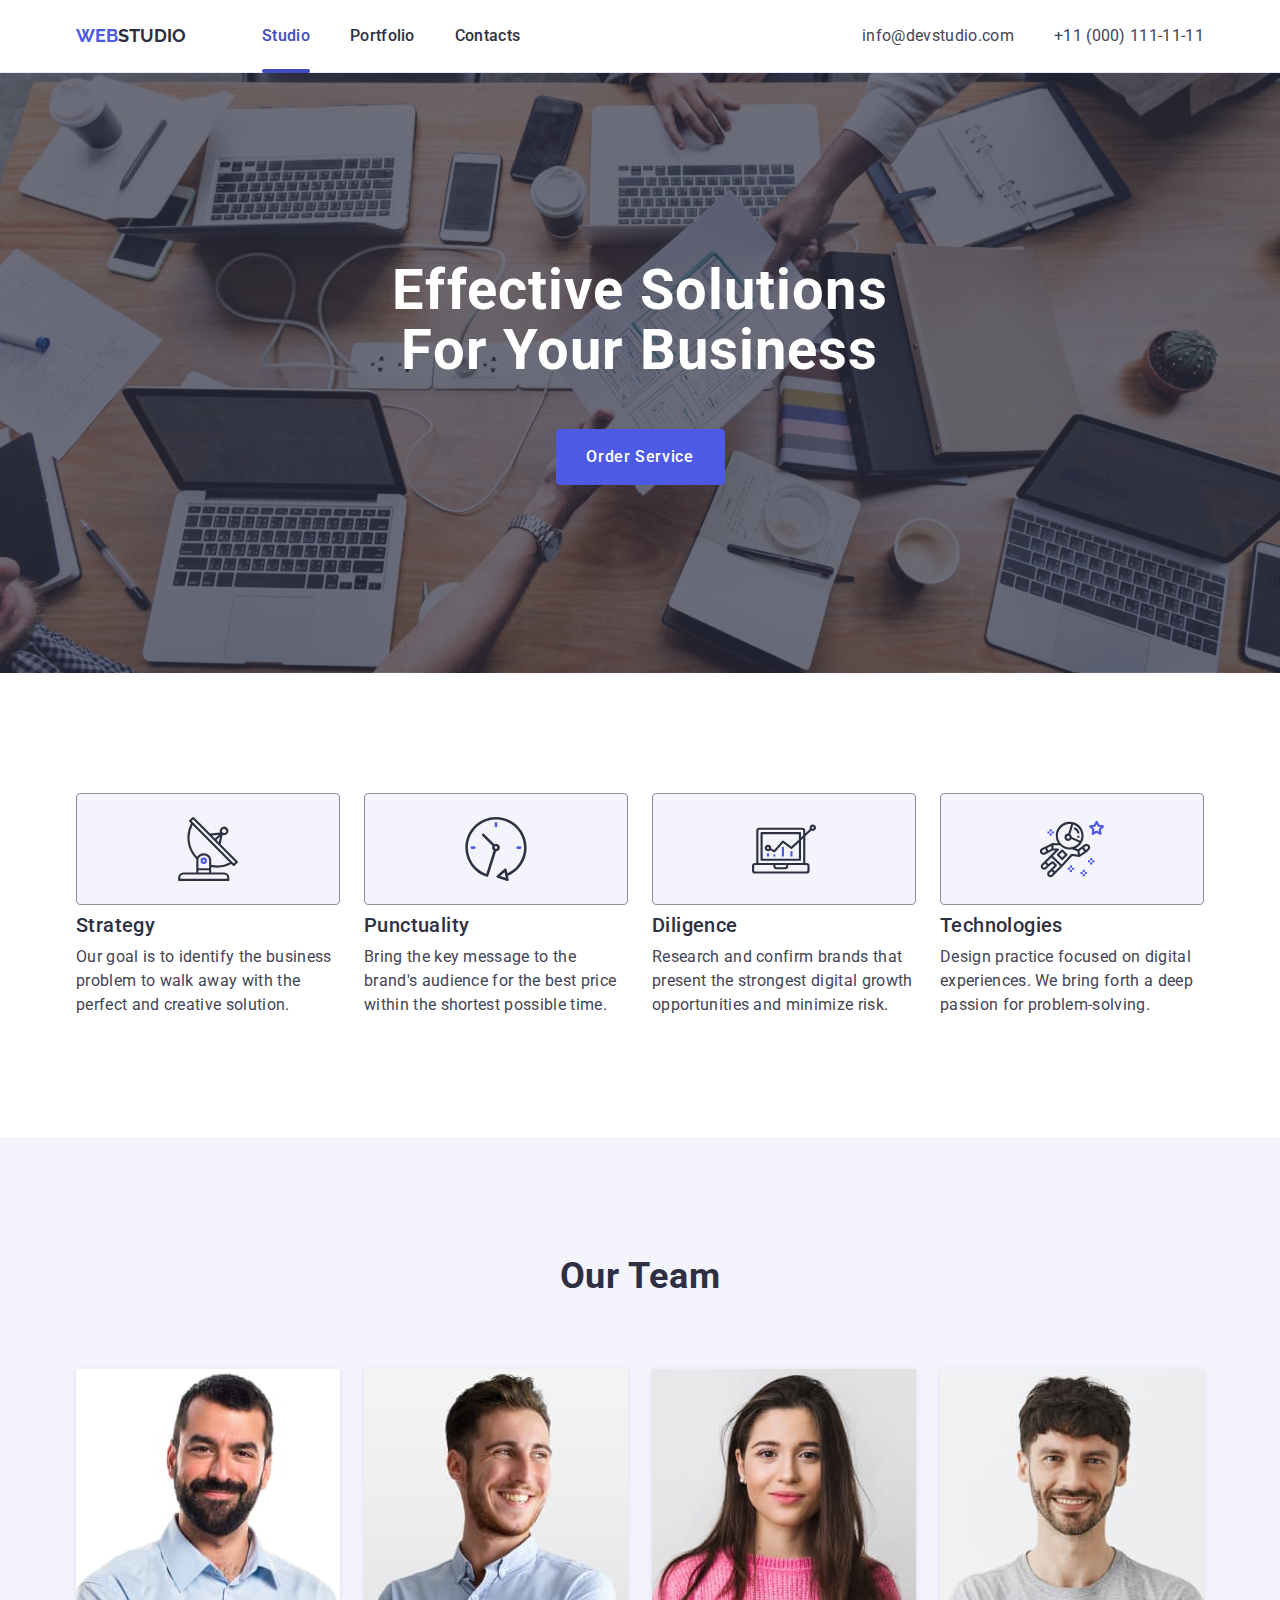
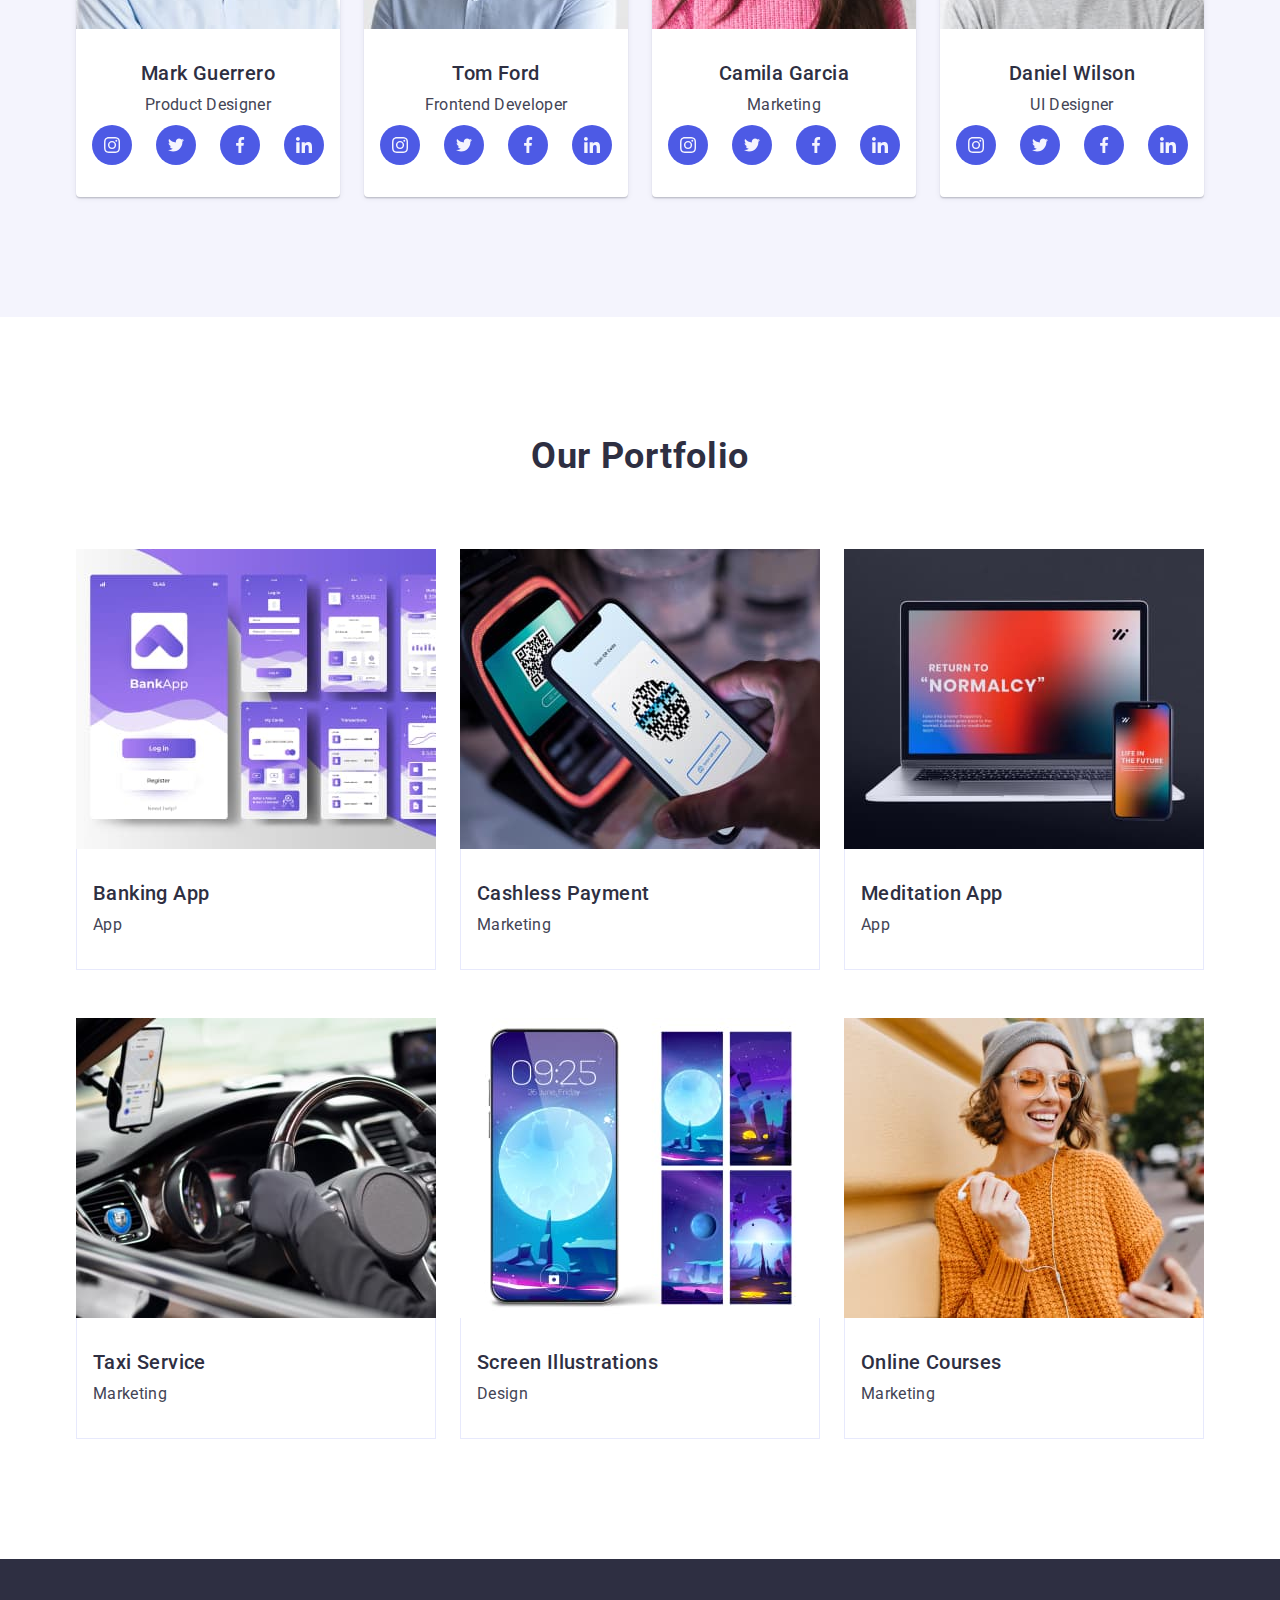
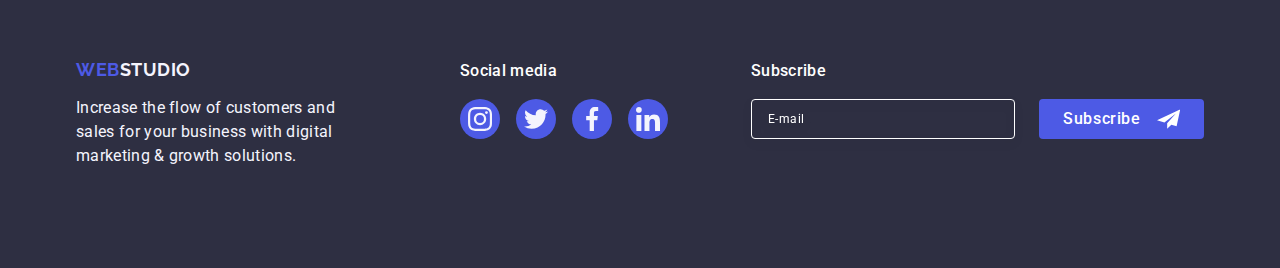
==== commit c5df57ea: "dan" ====
--- a/index.html
+++ b/index.html
@@ -217,7 +217,7 @@
       <!-- section_3-Our Team -->
 
       <section class="team">
-        <div class="container">
+        <div class="container container-team-table">
           <h2 class="team-main-title">our team</h2>
           <ul class="team-list">
             <li class="team-list-item">
--- a/css/styles.css
+++ b/css/styles.css
@@ -36,6 +36,12 @@
   padding: 0 16px;
   margin: 0 auto;
 }
+@media screen and (min-width: 768px) {
+  .container {
+    max-width: 768px;
+    padding: 0 16px;
+  }
+}
 @media screen and (min-width: 1158px) {
   .container {
     max-width: 1158px;
@@ -61,13 +67,27 @@
   align-items: center;
 }
 .header {
-  padding: 16px 0;
   background-color: #ffffff;
+  padding: 24px 0;
   border-bottom: 1px solid #e7e9fc;
   box-shadow: 0px 1px 6px 0px rgba(46, 47, 66, 0.08),
     0px 1px 1px 0px rgba(46, 47, 66, 0.16),
     0px 2px 1px 0px rgba(46, 47, 66, 0.08);
 }
+@media screen and (max-width: 767px) {
+  .header {
+    padding: 16px 0;
+  }
+}
+@media screen and (min-width: 768px) and (max-width: 1157px) {
+  .header {
+    padding: 0;
+  }
+  .header-nav {
+    padding: 24px 0;
+  }
+}
+
 .logo {
   color: #4d5ae5;
   font-family: 'Raleway', sans-serif;
@@ -78,6 +98,11 @@
   text-transform: uppercase;
   margin-right: 76px;
 }
+@media screen and (min-width: 768px) and (max-width: 1157px) {
+  .logo {
+    margin-right: 120px;
+  }
+}
 .logo-studio {
   color: #2e2f42;
 }
@@ -98,7 +123,7 @@
   content: '';
   position: absolute;
   left: 0;
-  bottom: -1px;
+  bottom: -4px;
   background-color: #404bbf;
   height: 4px;
   width: 100%;
@@ -124,12 +149,29 @@
   gap: 40px;
   font-style: normal;
 }
+@media screen and (min-width: 768px) and (max-width: 1157px) {
+  .address-list {
+    flex-direction: column;
+    gap: 12px;
+  }
+  .address-container {
+    margin-top: auto;
+    margin-bottom: auto;
+  }
+}
 .address-list-tel {
   color: #434455;
   font-size: 16px;
   line-height: 1.5;
   letter-spacing: 0.02em;
   transition: color 250ms cubic-bezier(0.4, 0, 0.2, 1);
+}
+@media screen and (min-width: 768px) and (max-width: 1157px) {
+  .address-list-tel {
+    font-size: 12px;
+    line-height: 1.17;
+    letter-spacing: 0.04em;
+  }
 }
 .navigation-item:hover,
 .navigation-item:focus,
@@ -138,12 +180,18 @@
   color: #404bbf;
 }
 /* ===================mobile menu ======================*/
+
 .menu-open-button {
   border: none;
   height: 24px;
   width: 24px;
   margin-left: auto;
   background-color: transparent;
+}
+@media screen and (min-width: 768px) {
+  .menu-open-button {
+    display: none;
+  }
 }
 .menu-open-svg {
   fill: #2f2f37;
@@ -157,6 +205,9 @@
   height: 100vh;
   background-color: #ffffff;
   z-index: 99;
+  transform: translateY(-100%);
+  visibility: hidden;
+  transition: transform 250ms cubic-bezier(0.4, 0, 0.2, 1);
 }
 .mobile-container {
   position: relative;
@@ -279,6 +330,7 @@
       url(../images/background@2x.jpg);
   }
 }
+
 .hero-image-title {
   /* max-width: 496px; */
   color: #ffffff;
@@ -290,6 +342,7 @@
   text-transform: capitalize;
   padding: 0 50px;
   margin-bottom: 72px;
+  text-align: center;
 }
 .hero-image-button {
   font-family: inherit;
@@ -309,6 +362,31 @@
   height: 56px;
   transition: background-color 250ms cubic-bezier(0.4, 0, 0.2, 1);
 }
+@media screen and (min-width: 768px) {
+  .hero-image-title {
+    max-width: 496px;
+    padding: 0;
+    font-size: 56px;
+    line-height: 1.07;
+  }
+}
+
+@media screen and (min-width: 768px) and (max-width: 1157px) {
+  .hero-image {
+    padding: 112px 0;
+  }
+  .hero-image-title {
+    margin: 0 auto 36px auto;
+  }
+}
+@media screen and (min-width: 1158px) {
+  .hero-image {
+    padding: 188px 0;
+  }
+  .hero-image-title {
+    margin: 0 auto 48px auto;
+  }
+}
 .hero-image-button:focus,
 .hero-image-button:hover {
   background-color: #404bbf;
@@ -361,6 +439,39 @@
   font-weight: 500;
   line-height: 1.5;
   letter-spacing: 0.02em;
+}
+
+@media screen and (min-width: 768px) and (max-width: 1157px) {
+  .benefits-list {
+    flex-direction: row;
+    flex-wrap: wrap;
+    gap: 72px 24px;
+  }
+  .benefits-list-item {
+    width: calc((100% - 24px) / 2);
+  }
+}
+@media screen and (min-width: 1158px) {
+  .benefits {
+    padding: 120px 0;
+  }
+  .benefits-list-item {
+    width: calc((100% - 72px) / 4);
+  }
+  .benefits-list {
+    flex-direction: row;
+    flex-wrap: wrap;
+    gap: 24px;
+  }
+  .benefits-title {
+    font-size: 20px;
+    font-weight: 500;
+    line-height: 1.2;
+    text-align: start;
+  }
+  .benefits-text {
+    font-weight: 400;
+  }
 }
 
 /*--------------------------- section_3-Our Team ---------------------------*/
@@ -438,6 +549,31 @@
 .tean-icons {
   fill: #f4f4fd;
 }
+@media screen and (min-width: 768px) and (max-width: 1157px) {
+  .container-team-table {
+    padding: 0 108px;
+  }
+  .team-list {
+    flex-direction: row;
+    flex-wrap: wrap;
+    gap: 64px 24px;
+  }
+  .team-list-item {
+    width: calc((100% - 24px) / 2);
+  }
+}
+@media screen and (min-width: 1158px) {
+  .team {
+    padding: 120px 0;
+  }
+  .team-list-item {
+    width: calc((100% - 72px) / 4);
+  }
+  .team-list {
+    flex-direction: row;
+    gap: 24px;
+  }
+}
 .team-icon-link:hover,
 .team-icon-link:focus {
   background-color: #404bbf;
@@ -477,6 +613,43 @@
 .portfolio-img {
   height: 280px;
 }
+
+@media screen and (min-width: 768px) and (max-width: 1157px) {
+  .portfolio-list {
+    flex-direction: row;
+    flex-wrap: wrap;
+    gap: 72px 24px;
+  }
+  .portfolio-list-item {
+    width: calc((100% - 24px) / 2);
+  }
+  .portfolio-img {
+    height: 300px;
+  }
+  .portfolio-list-item {
+    max-width: 356px;
+  }
+}
+@media screen and (min-width: 1158px) {
+  .portfolio-list-item {
+    width: calc((100% - 48px) / 3);
+  }
+  .portfolio-list {
+    flex-direction: row;
+    flex-wrap: wrap;
+    gap: 48px 24px;
+  }
+  .portfolio {
+    padding: 120px 0;
+  }
+  .portfolio-img {
+    height: auto;
+  }
+  .portfolio-list-item {
+    max-width: 360px;
+  }
+}
+
 .overlay {
   position: relative;
   overflow: hidden;
@@ -560,7 +733,34 @@
   margin-bottom: 16px;
   text-align: center;
 }
-
+@media screen and (min-width: 768px) and (max-width: 1157px) {
+  .footer-container {
+    flex-direction: row;
+    flex-wrap: wrap;
+    padding-left: 108px;
+    gap: 72px 24px;
+  }
+  .footer-logo-text-cont {
+    margin: 0;
+    max-width: 264px;
+  }
+}
+@media screen and (min-width: 768px) {
+}
+@media screen and (min-width: 1158px) {
+  .footer {
+    padding: 100px 0;
+  }
+  .footer-container {
+    flex-direction: row;
+    gap: 0;
+    align-items: baseline;
+  }
+  .footer-logo-text-cont {
+    margin: 0 120px 0 0;
+    max-width: 264px;
+  }
+}
 .footer-logo-studio {
   color: #f4f4fd;
 }
@@ -579,6 +779,14 @@
   letter-spacing: 0.02em;
   margin-bottom: 16px;
   text-align: center;
+}
+@media screen and (min-width: 768px) {
+  .social-media-text {
+    text-align: start;
+  }
+  .footer-logo {
+    text-align: unset;
+  }
 }
 .footer-icon-list {
   display: flex;
@@ -619,8 +827,15 @@
   margin-bottom: 16px;
   text-align: center;
 }
-.form-subscribe-cont {
-  /* margin-left: auto; */
+@media screen and (min-width: 768px) {
+  .footer-name-form {
+    text-align: start;
+  }
+}
+@media screen and (min-width: 1158px) {
+  .form-subscribe-cont {
+    margin-left: auto;
+  }
 }
 .subscribe-form {
   width: 100%;
@@ -672,7 +887,14 @@
   gap: 24px;
   flex-direction: column;
 }
-
+@media screen and (min-width: 768px) {
+  .button-input-container {
+    flex-direction: row;
+  }
+  .subscribe-form {
+    width: 264px;
+  }
+}
 /* -------------------------------modal-form-style---------------=-- */
 
 .beckdrop {
@@ -688,6 +910,7 @@
 }
 .is-open {
   visibility: visible;
+  transform: translateY(0);
 }
 .modal-form {
   position: absolute;
@@ -703,7 +926,12 @@
     0px 2px 1px rgba(0, 0, 0, 0.2);
   transition: transform 250ms cubic-bezier(0.4, 0, 0.2, 1);
 }
-
+@media screen and (min-width: 768px) {
+  .modal-form {
+    width: 408px;
+    padding: 72px 24px 24px 24px;
+  }
+}
 .modal-icon-close-button {
   position: absolute;
   top: 24px;
@@ -810,6 +1038,11 @@
   color: #4d5ae5;
   margin-left: 24px;
 }
+@media screen and (min-width: 768px) {
+  .privacy-policy-link {
+    margin: 0;
+  }
+}
 .checkbox-container-privacy {
   margin-bottom: 24px;
 }
